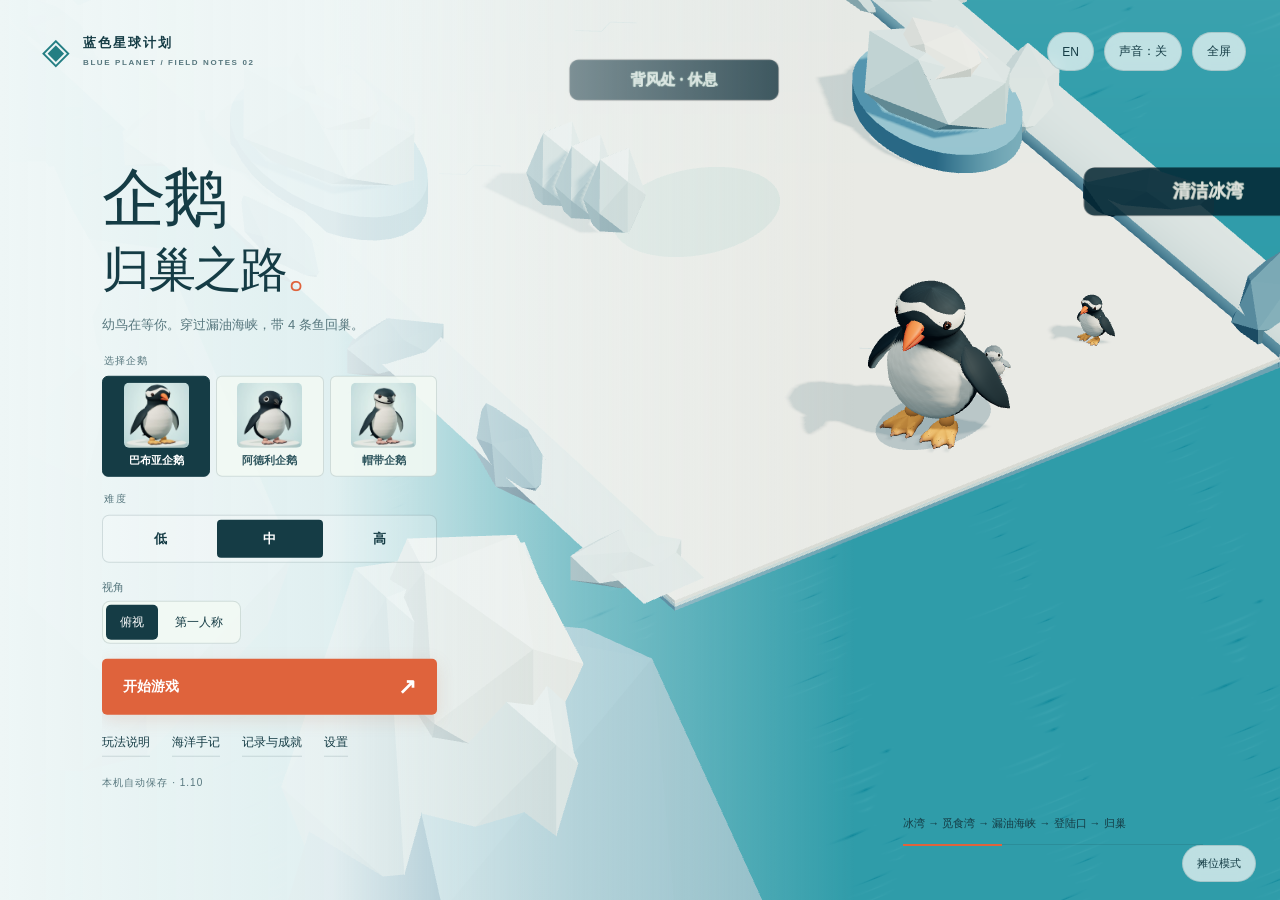
==== index.html @ 6b616261 "Publish Penguin: Homebound 1.10" ====
<!doctype html>
<html lang="zh-Hans">
<head><meta charset="UTF-8"><meta name="viewport" content="width=device-width,initial-scale=1,viewport-fit=cover"><meta name="theme-color" content="#e7f2f3"><meta name="description" content="在石油泄漏后的南极海岸，带食物回家。五段旅程、三档难度、本机续玩。"><title>企鹅：归巢之路 · Homebound</title><link rel="icon" href="data:image/svg+xml,%3Csvg xmlns='http://www.w3.org/2000/svg' viewBox='0 0 64 64'%3E%3Ctext y='.9em' font-size='54'%3E🐧%3C/text%3E%3C/svg%3E"><link rel="stylesheet" href="./style.css"></head>
<body>
<canvas id="world" aria-label="企鹅归巢之路三维游戏场景"></canvas><div class="vignette"></div>
<header class="brand"><span class="brand-mark">◈</span><span>蓝色星球计划<small>BLUE PLANET / FIELD NOTES 02</small></span></header>
<div class="top-actions"><button id="booth-mode" class="icon-button">摊位模式</button><button id="language" class="icon-button" aria-label="切换语言">EN</button><button id="sound" class="icon-button" aria-pressed="false">声音：关</button><button id="fullscreen" class="icon-button">全屏</button><button id="pause" class="icon-button hidden">暂停 <kbd>P</kbd></button></div>
<main id="intro" class="intro">
 <p id="booth-banner" class="booth-only booth-banner">摊位体验 · 每局约两分钟</p>
 <h1>企鹅<span>归巢之路<span class="orange-dot">。</span></span></h1>
 <p class="intro-copy">幼鸟在等你。穿过漏油海峡，带 4 条鱼回巢。</p>
 <fieldset id="species-select" class="species-select">
  <legend>你的旅伴</legend>
  <div>
   <button type="button" data-species="gentoo" aria-pressed="true" class="selected">巴布亚企鹅</button>
   <button type="button" data-species="adelie" aria-pressed="false">阿德利企鹅</button>
   <button type="button" data-species="chinstrap" aria-pressed="false">帽带企鹅</button>
  </div>
 </fieldset>
 <fieldset class="difficulty">
  <legend>旅程难度</legend>
  <div class="difficulty-options">
   <button type="button" data-difficulty="easy" aria-pressed="false">低</button>
   <button type="button" data-difficulty="normal" class="selected" aria-pressed="true">中</button>
   <button type="button" data-difficulty="hard" aria-pressed="false">高</button>
  </div>
 </fieldset>
 <fieldset id="view-select" class="view-select">
  <legend>视角</legend>
  <div class="view-options"><button type="button" data-view="overhead" aria-pressed="true">俯视</button><button type="button" data-view="first" aria-pressed="false">第一人称</button></div>
 </fieldset>
 <button id="continue" class="primary continue hidden">继续上次旅程 <span>↗</span></button><button id="start" class="primary">开启归巢之旅 <span>↗</span></button>
 <div class="intro-links"><button id="show-help">出发指南</button><button id="show-journal">海洋手记</button><button id="show-board">旅程记录</button><button id="show-settings">设置</button></div>
 <button id="booth-staff" class="booth-only booth-staff-link">工作人员</button>
 <p id="save-note" class="prototype">本机自动保存 · 1.10</p>
</main>
<div id="scene-caption" class="scene-caption"><p>冰湾 → 觅食湾 → 漏油海峡 → 登陆口 → 归巢</p><div class="caption-line"></div></div>
<section id="hud" class="hud hidden" aria-label="游戏状态">
 <div id="booth-hud" class="booth-only booth-hud" aria-label="摊位挑战状态"><div><span>剩余时间</span><b id="booth-countdown">01:45</b></div><div><span>给幼鸟留的鱼</span><b id="booth-food">0 / 4</b></div><div class="booth-player"><span>本次玩家</span><b id="booth-number">0001</b></div></div>
 <div class="chapter"><span id="chapter-index">01 / THE FIRST STEP</span><h2 id="chapter-name">冰湾出发</h2><p id="chapter-description"></p><div class="environment-card"><div class="environment-title"><span id="environment-label"></span><b id="environment-value"></b></div><p id="environment-detail"></p><div class="environment-strip"><i id="environment-progress"></i></div><div class="current-note" id="current-note"></div></div><div class="mission-checklist"><span id="mission-food">○ 为幼鸟留下 4 条鱼</span><span id="mission-signal">○ 为受困企鹅呼叫救援（可选）</span></div></div>
 <div class="status-card"><div class="stat" id="temperature-stat"><span><span id="temperature-label">体温</span><small id="temperature-state" aria-live="polite"></small><b id="temperature-text">100</b></span><meter id="temperature" aria-labelledby="temperature-label" min="0" max="100" value="100"></meter></div><div class="stat"><span>体力 <b id="energy-text">100</b></span><meter id="energy" min="0" max="100" value="100"></meter></div><div class="stat oil-stat"><span>羽毛沾油 <b id="oil-text">0%</b></span><meter id="oil" min="0" max="100" value="0"></meter></div><div class="insulation-note"><span>羽毛保温能力</span><b id="insulation">100%</b></div><div class="food-stat"><span>携带的鱼 <b><span id="food">0</span><small> / <span id="capacity">10</span></b></span><small>至少留 <span id="required-food">4</span> 条给幼鸟</small></div></div>
 <div class="route-card"><div><span id="terrain">冰面 · 行走</span><span id="time">00:00</span></div><canvas id="route-map" width="190" height="130" aria-label="前方海图：白色冰面，紫黑色油污，灰色岩石，金色鱼，橙色救援，绿色同伴"></canvas><div class="map-legend"><span>● 自己</span><span>● 鱼</span><span>＋ 救援</span></div><div class="route-track"><i id="route-progress"></i><span></span><span></span></div><div class="route-labels"><span>出发</span><span id="distance">距巢穴</span><span>归巢 ⚑</span></div></div>
 <div id="context-panel" class="context-hint"><span id="context-hint" role="status"></span><progress id="context-progress" class="hidden" max="1" value="0" aria-label="脱网进度"></progress></div><div id="toast" class="toast" role="status"></div>
 <div id="tutorial" class="tutorial hidden"><span>第一次出发 · 随时可在暂停中查看指南</span><p id="tutorial-copy"></p><button id="dismiss-tutorial">明白了 ×</button><div class="booth-only booth-practice"><progress id="booth-practice-progress" max="10" value="0" aria-label="练习进度"></progress><p id="booth-practice-hint">先试试移动，游近金色小鱼即可捕鱼。</p><button id="booth-practice-skip" class="primary" disabled>开始挑战 ↗</button></div></div>
 <div id="treatment" class="treatment hidden" role="status"><h3 id="treatment-stage">清理羽毛</h3><progress id="treatment-progress" max="1" value="0" aria-label="照护进度"></progress></div>
 <div class="controls-dock"><span><kbd>W A S D</kbd> 移动</span><span id="view-hint"><span class="view-hint-keys">左右方向键转头</span><span class="view-hint-touch">拖动右侧转头</span></span><button id="slide"><kbd>空格</kbd> 滑行</button><button id="eat"><kbd>E</kbd> 吃鱼</button><button id="rescue"><kbd>R</kbd> 清理</button><button id="signal"><kbd>F</kbd> 呼叫救援</button><button id="booth-interact" class="booth-only"><kbd>R</kbd> 互动</button></div>
 <div class="touch-pad" aria-label="触屏方向控制"><button data-move="up" aria-label="向前">↑</button><button data-move="left" aria-label="向左">←</button><button data-move="down" aria-label="向后">↓</button><button data-move="right" aria-label="向右">→</button></div>
 <span id="autosave" class="autosave">本机自动保存</span>
</section>
<p id="home-feeding" class="home-feeding hidden"></p>
<dialog id="help-dialog">
 <button class="close" data-close aria-label="关闭">×</button><h2>玩法说明</h2>
 <ol class="guide coast-guide">
  <li><b>移动</b><p>WASD 或方向键按画面方向移动。冰上按住空格滑行。触屏用下方方向键。</p><p>第一人称用 WASD 移动，按 ← 或 → 转头。触屏可拖动画面右侧转头。</p></li>
  <li><b>捕鱼</b><p>靠近金色小鱼就能捕鱼。按 E 或点吃鱼补充体力，给幼鸟留 4 条。</p></li>
  <li><b>塑料与渔网</b><p>塑料漂近时，跟着鱼群移动。看到浮标就留意网边。缠住了，按住提示的方向退出来。</p></li>
  <li><b>登陆与救援</b><p>等向导让行再上岸。靠近橙色营地或受困企鹅，用互动按钮求助。</p></li>
  <li><b>风雪</b><p>沾油会更容易失温。进雪地前检查体温，起风时可到岩石后休息。</p></li>
 </ol><button class="primary" data-close>准备好了 ↗</button>
</dialog>
<dialog id="journal-dialog">
 <button class="close" data-close aria-label="关闭">×</button><h2>海洋手记</h2>
 <div class="journal-cards">
  <article><h3>油污</h3><p>羽毛沾上油，防水和保温能力会下降。</p></article>
  <article><h3>漂浮塑料</h3><p>风和洋流会把塑料带到偏远的海岸。</p></article>
  <article><h3>废弃渔网</h3><p>遗落海中的渔具会缠住海鸟和其他动物。</p></article>
  <article><h3>游客登陆</h3><p>企鹅每天往返海边和巢区。游客应留出通道。</p></article>
 </div>
 <p class="source-links"><a href="https://www.antarctica.gov.au/about-antarctica/environment/pollution-and-waste/pollution/" target="_blank" rel="noopener noreferrer">南大洋污染 ↗</a> · <a href="https://www.ats.aq/devAS/e/Ats/Guideline/b509e543-a156-4ac7-a824-c2503b2a3d85" target="_blank" rel="noopener noreferrer">南极访客指南 ↗</a></p>
</dialog>
<dialog id="board-dialog"><button class="close" data-close aria-label="关闭">×</button><h2>本机排行榜</h2><p id="profile-summary" class="board-note"></p><div id="board-tabs" class="board-tabs"><button data-board="easy">低难度</button><button data-board="normal">中难度</button><button data-board="hard">高难度</button></div><div id="board-content"></div><button id="board-version" class="secondary hidden">查看旧版成绩</button><h3 class="small-heading">旅途勋章</h3><div id="achievements" class="achievements"></div></dialog>
<dialog id="settings-dialog"><button class="close" data-close aria-label="关闭">×</button><div class="eyebrow">MAKE YOURSELF AT HOME</div><h2>按你的节奏出发。</h2><label class="setting-row">语言<select id="setting-language"><option value="zh">中文</option><option value="en">English</option></select></label><label class="setting-row">环境音与音乐<input id="setting-sound" type="checkbox"></label><label class="setting-row">音量<input id="setting-volume" type="range" min="0" max="100" value="45"></label><label class="setting-row">画面质量<select id="setting-quality"><option value="high">精细 · 更清晰的阴影</option><option value="medium">均衡 · 推荐</option><option value="low">流畅 · 适合较慢设备</option></select></label><label class="setting-row">减少动态效果<input id="setting-motion" type="checkbox"></label><p class="science-note">设置与旅程记录保存在本机。若浏览器禁止储存，游戏仍可继续，但关闭页面后无法续玩。想了解玩法，可从首页或暂停菜单打开出发指南。</p><button class="primary" data-close>保存并返回 ↗</button></dialog>
<dialog id="pause-dialog"><div class="eyebrow">TAKE A BREATH</div><h2>在这里歇一会儿。</h2><p id="pause-copy">旅程已暂停，体温和体力不会流失。</p><button id="resume" class="primary">继续归途 ↗</button><div class="pause-links"><button id="pause-help">出发指南</button><button id="pause-settings">设置</button><button id="pause-view" class="normal-only" type="button">第一人称</button></div><button id="quit" class="secondary">保存旅程，返回首页</button></dialog>
<dialog id="replace-dialog"><div class="eyebrow">A NEW JOURNEY</div><h2>重新出发？</h2><p>已有一段尚未完成的旅程。开启新旅程会替换本机续玩记录，已经完成的成绩与勋章会保留。</p><button id="confirm-start" class="primary">开启新旅程 ↗</button><button class="secondary" data-close>保留原旅程</button></dialog>
<dialog id="result-dialog"><div class="eyebrow" id="result-eyebrow"></div><h2 id="result-title"></h2><p id="result-copy"></p><div class="result-stats"><div><b id="result-food">0</b><span id="result-food-label">带回的鱼</span></div><div><b id="result-time">0:00</b><span>旅途用时</span></div><div><b id="result-oil">0%</b><span>最高沾油</span></div></div><div class="journey-impact"><p id="impact-copy"></p><div><span id="impact-energy"></span><span id="impact-fish"></span></div></div><div id="earned" class="earned"></div><p id="save-status" class="board-note"></p><section id="booth-result" class="booth-only booth-result"><div class="booth-result-meta"><span id="booth-result-number"></span><b id="booth-result-rank"></b></div><p id="booth-return-countdown" class="booth-return-countdown" role="status"></p><div class="booth-result-actions"><button id="booth-next" class="primary">下一位开始 ↗</button><button id="booth-more-time" class="secondary">再看一会</button></div></section><button id="again" class="primary">再走一程 ↗</button><button id="home" class="secondary">返回首页</button></dialog>

<dialog id="booth-idle-dialog" class="booth-dialog"><div class="eyebrow">PAUSED / 暂停</div><h2>要继续玩吗？</h2><p>暂时没有操作，游戏已暂停。继续玩就点下方按钮。</p><p id="booth-idle-countdown" class="booth-idle-countdown" role="status"></p><button id="booth-idle-continue" class="primary">继续玩 ↗</button><button id="booth-idle-home" class="secondary">留给下一位</button></dialog>
<dialog id="booth-staff-dialog" class="booth-staff-dialog"><button class="close" data-close aria-label="关闭">×</button><div class="eyebrow">BOOTH / 工作人员</div><h2>摊位设置</h2><p class="board-note">调整后从下一局开始生效。记录只保存在当前浏览器。</p><div class="booth-staff-grid"><section><label class="setting-row">挑战难度<select id="booth-difficulty"><option value="easy">低</option><option value="normal" selected>中</option><option value="hard">高</option></select></label><label class="setting-row">每局时间<select id="booth-duration"><option value="90">90 秒</option><option value="105" selected>105 秒</option><option value="120">120 秒</option></select></label><label class="setting-row">画面质量<select id="booth-quality"><option value="high">精细 · 更清晰的阴影</option><option value="medium" selected>均衡 · 推荐</option><option value="low">流畅 · 适合较慢设备</option></select></label><p class="science-note">每局重新练习，不接续上一位的进度。同难度、同时间的成绩放在一起比较。</p><button id="booth-reset-run" class="secondary booth-tool">结束当前游戏，回到首页</button><button id="booth-exit-normal" class="secondary booth-tool">切回普通模式</button></section><section><h3 class="small-heading">今天的记录</h3><p id="booth-today-summary" class="booth-today-summary"></p><div id="booth-today-board" class="booth-today-board"></div><div class="booth-staff-actions"><button id="booth-export" class="secondary booth-tool">导出今日记录</button><button id="booth-clear-request" class="secondary booth-tool">清空今日统计和排行</button></div><div id="booth-clear-confirm" class="booth-clear-confirm hidden"><p>清空今天的统计和排行？设置和玩家编号会保留。</p><button id="booth-clear-yes" class="booth-danger">确认清空</button><button id="booth-clear-no" class="booth-cancel">取消</button></div></section></div><button class="primary" data-close>完成 ↗</button></dialog>
<div id="error" class="error hidden" role="alert"><h2>画面暂时无法启动</h2><p>请使用支持 WebGL 的新版 Edge 或 Chrome，开启硬件加速后重试。</p><button onclick="location.reload()">重新加载</button></div>
<script type="module" src="./game.js"></script>
</body></html>
---- style.css ----
@font-face{font-family:FieldSerif;src:url('./assets/field-serif.woff') format('woff');font-display:swap}
:root{color-scheme:light;--ink:#153c45;--muted:#57777e;--paper:#f0f7f6;--orange:#df633c;--line:#153c4526;--teal:#237e83}*{box-sizing:border-box}body{margin:0;overflow:hidden;background:#c9e6e9;color:var(--ink);font-family:'Segoe UI','Microsoft YaHei',sans-serif}button{font:inherit;cursor:pointer;color:inherit;border:0}button:focus-visible{outline:3px solid #db5d34;outline-offset:4px}button:disabled{cursor:default;opacity:.45}button:hover{filter:brightness(.96)}.hidden{display:none!important}#world{display:block;width:100vw;height:100dvh;touch-action:none}.vignette{position:fixed;inset:0;pointer-events:none;background:linear-gradient(90deg,#eef6f6 0%,#eef6f6ed 26%,#eef6f66b 45%,transparent 67%)}body.playing .vignette{background:linear-gradient(180deg,#eaf5f44d,transparent 30%)}.brand{position:fixed;top:30px;left:42px;display:flex;align-items:center;gap:11px;font-size:13px;letter-spacing:2px;font-weight:600}.brand small{display:block;font-size:8px;letter-spacing:1.6px;margin-top:5px;color:var(--muted)}.brand-mark{font-size:36px;font-weight:400}.top-actions{position:fixed;top:32px;right:34px;display:flex;gap:10px;z-index:3}.icon-button{padding:10px 14px;border:1px solid var(--line);background:#f5faf9b8;border-radius:30px;font-size:12px;backdrop-filter:blur(8px)}.intro{position:absolute;top:50%;left:8%;transform:translateY(-44%);width:400px;max-height:calc(100dvh - 110px);overflow:auto;padding:5px 8px 12px 0}.eyebrow{font-size:10px;letter-spacing:2.5px;font-weight:600;color:var(--teal);display:flex;align-items:center;gap:8px}.eyebrow>span{width:6px;height:6px;border-radius:50%;background:var(--orange)}h1{font-family:FieldSerif,'Songti SC','SimSun',serif;font-size:72px;letter-spacing:-3px;line-height:1.12;font-weight:500;margin:25px 0}h1>span{display:block;font-size:54px;letter-spacing:-2px;margin-top:8px}.orange-dot{color:var(--orange)}.lead{font-size:21px;font-weight:500;line-height:1.65;margin:0 0 12px}.intro-copy{font-size:13px;line-height:1.8;color:var(--muted);margin:0 0 25px}.difficulty{padding:0;margin:0 0 17px;border:0}.difficulty legend{font-size:10px;letter-spacing:2px;color:var(--muted);margin-bottom:9px}.difficulty-options{display:flex;border:1px solid var(--line);border-radius:7px;padding:4px;width:335px;gap:3px;background:#ffffff3b}.difficulty-options button{flex:1;padding:10px 3px;border-radius:4px;background:none;font-weight:600;font-size:13px}.difficulty-options small{display:block;font-size:10px;margin-top:5px;font-weight:400;opacity:.7}.difficulty-options .selected,.board-tabs .selected{background:var(--ink);color:white}.primary{background:var(--orange);color:white;border-radius:5px;padding:17px 21px;font-size:14px;font-weight:600;display:flex;justify-content:space-between;align-items:center;width:100%;max-width:335px}.primary span{font-size:22px;line-height:1}.intro-links{display:flex;gap:28px;margin-top:19px}.intro-links button{padding:0;background:none;font-size:12px;border-bottom:1px solid var(--line);padding-bottom:5px}.prototype{font-size:10px;color:var(--muted);margin-top:24px;letter-spacing:1px}.scene-caption{position:fixed;right:6%;bottom:55px;width:260px}.scene-caption>span{font-size:10px;letter-spacing:3px;font-weight:600}.scene-caption p{font-size:13px;margin:13px 0}.caption-line{width:100%;height:1px;background:var(--line);position:relative}.caption-line:before{content:'';display:block;width:33%;height:2px;background:var(--orange)}.hud{position:fixed;inset:0;pointer-events:none}.hud button{pointer-events:auto}.chapter{position:absolute;top:115px;left:42px;max-width:310px;text-shadow:0 1px 12px #fff}.chapter>span{font-size:10px;letter-spacing:2px;color:var(--teal);font-weight:600}.chapter h2{font-family:'Songti SC','SimSun',serif;font-size:30px;font-weight:500;margin:9px 0}.chapter p{font-size:12px;line-height:1.8;margin:0;color:#335b64}.status-card{position:absolute;right:32px;top:96px;width:205px;padding:20px;background:#f5faf5de;border:1px solid #ffffff9c;border-radius:10px;backdrop-filter:blur(15px)}.stat{margin-bottom:14px}.stat>span{font-size:11px;display:flex;justify-content:space-between;margin-bottom:7px}.stat b{font-variant-numeric:tabular-nums;font-size:11px}meter{display:block;width:100%;height:5px;border:0;background:#c4d9d9;border-radius:5px}meter::-webkit-meter-bar{height:5px;border:0;background:#c4d9d9;border-radius:5px}meter::-webkit-meter-optimum-value{background:var(--teal);border-radius:5px}meter::-moz-meter-bar{background:var(--teal)}.oil-stat meter::-webkit-meter-optimum-value{background:#574b67}.food-stat{border-top:1px solid var(--line);padding-top:12px}.food-stat>span{display:flex;align-items:center;justify-content:space-between;font-size:12px}.food-stat b{font-size:27px;font-weight:500}.food-stat b small{font-size:12px;opacity:.5}.food-stat>small{display:block;color:var(--muted);font-size:10px;margin-top:5px}.route-card{position:absolute;bottom:96px;right:32px;width:210px;background:#f5faf5ca;border:1px solid #ffffff9c;border-radius:7px;padding:15px}.route-card>div:first-child{display:flex;justify-content:space-between;font-size:10px;letter-spacing:.5px}.route-track{height:4px;background:#b6cfd1;margin:13px 0 9px;position:relative}.route-track i{display:block;height:100%;background:var(--orange);width:0;max-width:100%}.route-track>span{position:absolute;left:32%;top:-2px;height:8px;border-left:1px solid #426570}.route-track>span+span{left:66%}.route-labels{display:flex;justify-content:space-between;font-size:9px;color:var(--muted)}.controls-dock{position:absolute;bottom:25px;left:50%;transform:translateX(-50%);background:#f5faf5ed;border:1px solid #fff9;padding:8px 16px;border-radius:9px;display:flex;align-items:center;gap:14px;white-space:nowrap;box-shadow:0 6px 20px #123c4612;backdrop-filter:blur(10px)}.controls-dock>span,.controls-dock button{font-size:11px}.controls-dock button{background:none;padding:8px 0}.controls-dock button:active{color:var(--orange)}kbd{font:inherit;font-size:10px;background:#e3ece9;border:1px solid #adc3be75;border-bottom-width:2px;padding:3px 5px;border-radius:4px;margin-right:4px}.toast{position:absolute;top:32px;left:50%;transform:translateX(-50%);background:#153c45ed;color:#fff;padding:12px 20px;border-radius:7px;font-size:12px;max-width:450px;text-align:center;transition:opacity .2s;opacity:0}.toast.visible{opacity:1}.touch-pad{display:none;pointer-events:auto;position:absolute;left:20px;bottom:95px;grid-template-columns:repeat(3,45px);grid-template-rows:repeat(2,45px);gap:4px}.touch-pad button{background:#eff7f3df;border:1px solid #fff;border-radius:9px;touch-action:none;font-size:22px;user-select:none}.touch-pad button:first-child{grid-column:2}.touch-pad button:nth-child(2){grid-column:1;grid-row:2}.touch-pad button:nth-child(3){grid-column:2;grid-row:2}.touch-pad button:nth-child(4){grid-column:3;grid-row:2}dialog{background:#f1f7f3;color:var(--ink);border:1px solid #ffffffad;border-radius:14px;padding:36px;width:min(520px,calc(100% - 30px));max-height:90dvh;box-shadow:0 24px 90px #0b323c44}dialog::backdrop{background:#153c4566;backdrop-filter:blur(8px)}dialog h2{font-family:'Songti SC','SimSun',serif;font-size:34px;line-height:1.35;font-weight:500;margin:21px 0}dialog>p{font-size:13px;line-height:1.8;color:var(--muted)}dialog .primary{max-width:none;margin-top:20px}.close{position:absolute;right:20px;top:16px;font-size:26px;background:none}.guide{padding-left:24px;font-size:13px}.guide li{padding-left:8px;margin-bottom:18px}.guide li::marker{color:var(--orange)}.guide p{font-size:12px;line-height:1.8;margin:5px 0;color:var(--muted)}.science-note{font-size:11px!important;line-height:1.8;color:var(--muted);background:#dfeae5;padding:13px 15px;border-radius:5px}.secondary{display:block;background:none;width:100%;padding:16px;font-size:12px}.result-stats{display:flex;gap:10px;margin:25px 0}.result-stats>div{flex:1;border-top:1px solid var(--line);padding-top:15px}.result-stats b{display:block;font-size:30px;font-weight:400}.result-stats span{font-size:11px;display:block;margin-top:8px;color:var(--muted)}.board-tabs{display:flex;gap:5px}.board-tabs button{flex:1;border-radius:5px;background:#dfeae5;padding:10px;font-size:12px}.board-note{font-size:11px;color:var(--muted);line-height:1.7}.board-empty{padding:26px 15px;text-align:center;border:1px dashed var(--line);font-size:13px;line-height:1.9;color:var(--muted)}table{border-collapse:collapse;width:100%;font-size:12px;margin-top:20px}td,th{text-align:left;border-bottom:1px solid var(--line);padding:12px 4px}th{font-size:10px;font-weight:400;color:var(--muted)}.error{position:fixed;inset:0;background:#e7f2f3;z-index:20;padding:20%;font-size:16px;line-height:2}.error button{display:block;margin-top:20px;padding:15px}.low{color:#bf4f2c}#slide{touch-action:none}body.playing .brand{opacity:.7}@media(hover:none),(pointer:coarse){.touch-pad{display:grid}.controls-dock>span{display:none}}@media(max-width:800px){.brand{top:20px;left:22px}.top-actions{top:24px;right:18px}.intro{left:6%;width:340px}h1{font-size:59px}h1>span{font-size:44px}.scene-caption{right:4%;width:190px;bottom:35px}.chapter{left:22px;top:100px;max-width:220px}.chapter h2{font-size:25px}.status-card{right:18px;top:90px;width:166px;padding:16px}.route-card{right:18px;bottom:92px;width:175px}.controls-dock{gap:10px;padding:8px 12px}.controls-dock>span{font-size:9px}}@media(max-width:560px){.brand{top:15px;left:18px;font-size:10px}.brand small{font-size:6px}.brand-mark{font-size:27px}.top-actions{top:16px;right:12px}.icon-button{font-size:10px;padding:8px 10px}.intro{top:auto;bottom:18px;transform:none;left:7%;width:86%;max-height:calc(100dvh - 70px);overflow:auto}.eyebrow{font-size:9px}h1{font-size:48px;margin:16px 0}h1>span{font-size:37px;margin-top:4px}.lead{font-size:16px}.intro-copy{font-size:12px;margin-bottom:17px}.difficulty-options,.primary{width:100%;max-width:none}.prototype{margin-top:15px;font-size:9px}.intro-links{margin-top:15px}.vignette{background:linear-gradient(0deg,#eef6f6 0%,#eef6f6ed 50%,#eef6f622 100%)}.scene-caption{display:none}.chapter{top:77px;left:18px;max-width:180px}.chapter h2{font-size:22px}.chapter p{font-size:10px}.chapter>span{font-size:8px}.status-card{top:76px;right:12px;width:132px;padding:12px}.stat{margin-bottom:10px}.stat>span{font-size:10px}.food-stat>span{font-size:10px}.food-stat b{font-size:22px}.food-stat>small{font-size:8px}.route-card{bottom:150px;right:12px;width:145px;padding:12px}.route-labels{font-size:8px}.route-card>div:first-child{font-size:8px}.controls-dock{width:calc(100% - 24px);bottom:18px;justify-content:space-around;gap:8px}.controls-dock>span{display:none}.controls-dock button{font-size:10px}kbd{font-size:8px}.touch-pad{display:grid;bottom:90px;left:18px}.toast{top:auto;bottom:78px;max-width:90%;width:max-content;font-size:11px}.touch-pad~.toast{bottom:210px}dialog{padding:28px 23px}dialog h2{font-size:29px}.result-stats b{font-size:25px}}
/* 0.2: clearer environmental story, field instruments and treatment feedback. */
.environment-card{margin-top:22px;padding:14px 16px;border:1px solid #ffffff85;border-radius:9px;background:#eff7f3df;backdrop-filter:blur(12px);max-width:275px;text-shadow:none;box-shadow:0 6px 25px #14323c09}.environment-title{display:flex;justify-content:space-between;gap:10px;font-size:10px;letter-spacing:.5px}.environment-title b{color:var(--teal);font-weight:600}.environment-card p{font-size:11px;line-height:1.65;margin-top:9px;color:#48676f}.environment-strip{background:#b8ced0;height:3px;margin:11px 0}.environment-strip i{display:block;width:0;height:100%;background:var(--orange);transition:width .5s}.current-note{font-size:10px;color:#426970}.insulation-note{font-size:9px;display:flex;justify-content:space-between;gap:6px;margin:-3px 0 16px;color:var(--muted)}.insulation-note b{font-weight:500}.route-card{width:210px}#route-map{width:100%;height:auto;border-radius:5px;margin-top:12px;display:block;background:#c3dfe0}.map-legend{display:flex;justify-content:space-between;font-size:8px;color:var(--muted);margin-top:7px}.map-legend span:nth-child(2){color:#997025}.map-legend span:nth-child(3){color:#bd542d}.route-track{margin-top:9px}.context-hint{position:absolute;bottom:100px;left:50%;transform:translateX(-50%);max-width:380px;padding:10px 18px;border-radius:30px;background:#153c45e8;color:#eef7f6;font-size:11px;text-align:center;opacity:0;transition:opacity .25s}.context-hint.visible{opacity:1}.treatment{position:absolute;left:50%;top:50%;transform:translate(-50%,-50%);width:320px;padding:26px;background:#f1f7f3f2;border:1px solid white;border-radius:12px;text-align:center;box-shadow:0 15px 60px #0c303544}.treatment>span{font-size:10px;letter-spacing:2px;color:var(--teal)}.treatment h3{font-family:'SimSun',serif;font-weight:500;font-size:26px;margin:16px}.treatment>div{height:4px;background:#d1e0dc}.treatment i{height:100%;background:var(--orange);display:block}.treatment p{font-size:11px;margin:16px 0 8px}.treatment small{font-size:9px;color:var(--muted);line-height:1.8;display:block}.journey-impact{border:1px solid #c3d4cc;background:#e7efea;border-radius:7px;padding:16px;margin-bottom:15px}.journey-impact>span{font-size:11px;font-weight:600;letter-spacing:1px}.journey-impact p{font-size:12px;line-height:1.8;color:#42616a;margin:10px 0}.journey-impact>div{display:flex;flex-wrap:wrap;gap:8px 20px;font-size:10px;color:#63766d}body.polluted .status-card{border-color:#bc9d82}body.cold .vignette{box-shadow:inset 0 0 95px #c9f2ffa6}.toast{max-width:500px}.primary{box-shadow:0 5px 18px #b25f3626;transition:transform .15s,filter .15s}.primary:hover{transform:translateY(-2px)}.primary:active{transform:translateY(0)}.status-card,.route-card{box-shadow:0 8px 35px #173c4210}.intro-copy{max-width:340px}.brand-mark{color:var(--teal)}#board-tabs button[aria-pressed=true]{background:var(--ink);color:#fff}@media(max-width:800px){.environment-card{max-width:220px;padding:12px}.route-card{width:175px}}@media(max-width:560px){.environment-card{margin-top:12px;padding:10px;max-width:180px}.environment-title{font-size:8px;gap:5px}.environment-card p{font-size:9px}.environment-strip{margin:8px 0}.current-note{font-size:8px}.chapter{max-width:calc(100% - 165px)}.route-card{width:132px;bottom:92px;padding:10px}#route-map{margin-top:8px}.map-legend{font-size:7px;gap:2px}.insulation-note{font-size:8px;margin-bottom:10px}.context-hint{bottom:280px;max-width:calc(100% - 40px);width:max-content;font-size:10px;padding:8px 14px}.treatment{width:calc(100% - 46px)}.toast{bottom:64px;font-size:10px;max-width:calc(100% - 24px)}.journey-impact{padding:12px}.status-card{background:#f5faf5ed}.scene-caption{display:none}}@media(prefers-reduced-motion:reduce){*{scroll-behavior:auto!important;transition:none!important}.primary:hover{transform:none}}
@media(max-width:560px){.context-hint{left:18px;transform:none;max-width:calc(100% - 175px);width:auto;bottom:280px;border-radius:8px}}
/* Full edition: journey menu, guide, local progress and accessible controls. */
.intro{width:420px;top:50%;transform:translateY(-46%);max-height:calc(100dvh - 105px)}h1{font-size:64px;margin:17px 0}h1>span{font-size:48px}.lead{font-size:19px;margin-bottom:9px}.intro-copy{margin-bottom:17px}.intro-links{gap:22px;flex-wrap:wrap}.prototype{margin-top:17px;line-height:1.7}.species-select{padding:0;margin:0 0 15px;border:0;max-width:335px}.species-select legend{font-size:10px;letter-spacing:1px;color:var(--muted);margin-bottom:8px}.species-select legend small{font-size:9px;letter-spacing:0;margin-left:8px;opacity:.75}.species-select>div{display:flex;gap:5px}.species-select button{flex:1;background:#e2eeea99;border:1px solid var(--line);border-radius:6px;padding:9px 3px;font-size:11px}.species-select button span{display:block;font-size:9px;opacity:.65;margin-top:4px}.species-select button.selected{background:#fff9e9;border-color:#b78151;color:#70451f}.continue{background:var(--teal);margin-bottom:9px}.continue:not(.hidden)+#start{padding:11px;background:transparent;color:var(--ink);border:1px solid var(--line);box-shadow:none;font-size:12px}.mission-checklist{display:flex;flex-direction:column;gap:7px;font-size:10px;line-height:1.6;margin-top:16px;color:#214b53;text-shadow:0 1px 4px #fff;background:#eef6f2ba;padding:11px 13px;border-radius:6px;max-width:275px}.mission-checklist .done{color:#247a64}.autosave{position:absolute;left:32px;bottom:28px;font-size:9px;color:#426970;background:#edf5efa8;padding:6px 8px;border-radius:4px}.tutorial{position:absolute;bottom:105px;left:50%;transform:translateX(-50%);width:340px;background:#fff9e8f5;border:1px solid #edd4a2;border-radius:8px;padding:14px 18px;pointer-events:auto}.tutorial>span{font-size:9px;letter-spacing:.5px;color:#8d6438}.tutorial p{font-size:12px;line-height:1.7;margin:8px 0 10px}.tutorial button{background:none;color:#8d6438;font-size:10px;padding:0}.tutorial:not(.hidden)~.context-hint{display:none}.pause-links{display:flex;gap:10px;margin:13px 0}.pause-links button{flex:1;background:#dde9e3;padding:11px;border-radius:5px;font-size:12px}.setting-row{display:flex;justify-content:space-between;align-items:center;gap:12px;border-bottom:1px solid var(--line);padding:18px 0;font-size:13px}.setting-row input[type=checkbox]{width:20px;height:20px;accent-color:var(--teal)}.setting-row input[type=range]{width:145px;accent-color:var(--teal)}.setting-row select{border:1px solid #b0c6bf;padding:10px 5px;background:#e6efea;border-radius:5px;font:inherit;max-width:220px;color:var(--ink)}.journal-cards{display:grid;gap:12px}.journal-cards article{padding:17px;border-left:2px solid #62a5a4;background:#e6efea}.journal-cards article>span{font-size:9px;letter-spacing:1px;color:var(--teal)}.journal-cards h3{font-size:15px;font-weight:500;margin:8px 0}.journal-cards p{font-size:12px;line-height:1.8;margin:0;color:var(--muted)}.source-links{font-size:10px}.source-links a{color:var(--teal)}.small-heading{font-size:13px;font-weight:500;margin-top:27px}.achievements{display:grid;grid-template-columns:1fr 1fr;gap:8px}.achievement{padding:12px;background:#e3ece6;border:1px solid #c8d7cf;border-radius:6px;opacity:.6}.achievement.earned{background:#fff2cf;border-color:#d5b978;opacity:1}.achievement b{font-size:12px;font-weight:500;display:block}.achievement p{font-size:10px;line-height:1.6;margin:5px 0 0;color:var(--muted)}#earned{display:flex;flex-wrap:wrap;gap:7px}.earned-badge{background:#f3dfaa;color:#71501e;padding:8px 12px;border-radius:20px;font-size:11px}.controls-dock{gap:17px}.route-card{width:215px}.context-hint{bottom:110px}.error{padding:15% 20%}.error h2{font-family:'SimSun',serif}.error p{font-size:14px}body.reduced-motion *,body.reduced-motion *:before,body.reduced-motion *:after{transition:none!important;animation:none!important}.scene-caption{width:300px}.scene-caption p{font-size:11px}.brand small{line-height:1.5}@media(max-height:800px) and (min-width:561px){.intro{top:90px;transform:none;max-height:calc(100dvh - 100px)}h1{font-size:49px;margin:12px 0}h1>span{font-size:38px}.lead{font-size:16px}.intro-copy{font-size:12px;margin-bottom:12px}.species-select{margin-bottom:10px}.difficulty{margin-bottom:12px}.intro-links{margin-top:13px}.prototype{margin-top:12px}.primary{padding:14px 19px}.scene-caption{bottom:30px}}@media(max-width:800px){.autosave{left:20px;bottom:78px}.controls-dock>span{display:none}.mission-checklist{max-width:220px}.route-card{width:175px}}@media(max-width:560px){.intro{top:auto;bottom:15px;transform:none;width:86%;max-height:calc(100dvh - 80px);padding-right:0}h1{font-size:40px;margin:12px 0}h1>span{font-size:32px}.lead{font-size:15px}.intro-copy{font-size:11px;line-height:1.7;margin-bottom:13px}.species-select{max-width:none;margin-bottom:12px}.species-select button{font-size:10px;padding:8px 3px}.difficulty-options button{padding:8px 3px}.intro-links{gap:15px;margin-top:14px}.intro-links button{font-size:10px}.prototype{margin-top:10px;font-size:8px}.primary{padding:14px 18px}.mission-checklist{font-size:8px;padding:9px;gap:5px;margin-top:9px;max-width:180px}.route-card{width:132px;bottom:92px}.chapter p{line-height:1.6}.environment-card{margin-top:10px}.environment-card p{font-size:9px}.autosave{left:18px;bottom:253px;font-size:8px;max-width:190px}.controls-dock{gap:7px}.controls-dock button{font-size:10px}kbd{display:none}.touch-pad{bottom:95px}.tutorial{bottom:290px;width:calc(100% - 35px);padding:12px}.tutorial>span{font-size:8px}.tutorial p{font-size:11px}.context-hint{bottom:293px;left:18px;max-width:calc(100% - 175px)}.setting-row{font-size:12px}.setting-row select{max-width:180px;font-size:11px}.error{padding:25% 10%}.top-actions{gap:5px}.icon-button{padding:8px;font-size:9px}#fullscreen{display:none}.toast{bottom:64px}.achievements{grid-template-columns:1fr 1fr}}

/* Booth layout: short instructions, a readable timer and independent players. */
.booth-only{display:none}
#booth-mode{position:fixed;right:24px;bottom:18px;font-size:11px;z-index:4}
body.playing #booth-mode,body.booth #booth-mode{display:none}
body.booth .booth-only{display:block}
body.booth .intro{width:470px;max-height:calc(100dvh - 130px);transform:translateY(-43%)}
body.booth #continue,body.booth .intro .intro-copy,body.booth #save-note,body.booth #show-journal,body.booth #show-settings{display:none!important}
.booth-banner{width:max-content;max-width:100%;background:#e3eee8dd;border:1px solid #b9cec6;border-radius:30px;padding:9px 15px;font-size:12px;letter-spacing:1px;color:var(--teal);margin:0 0 19px}
body.booth .intro .primary{max-width:355px;font-size:22px;padding:22px 24px;min-height:72px}
body.booth .intro .intro-links{gap:30px;margin-top:21px}
body.booth .intro .intro-links button{font-size:13px;padding-bottom:6px}
.booth-staff-link{background:none;border-bottom:1px solid var(--line);color:var(--muted);font-size:10px;padding:4px 0;margin-top:22px}
body.booth #booth-hud{display:grid;grid-template-columns:1.05fr 1fr .7fr;gap:1px;position:absolute;top:100px;left:42px;right:42px;max-width:720px;margin:auto;background:#f0f7f1ec;border:1px solid #fff;border-radius:12px;box-shadow:0 10px 35px #173c4215;overflow:hidden;backdrop-filter:blur(14px)}
.booth-hud>div{padding:17px 24px;border-right:1px solid #bdd1cb}
.booth-hud>div:last-child{border:0}
.booth-hud span{font-size:13px;color:var(--muted);display:block;margin-bottom:7px}
.booth-hud b{font-size:43px;line-height:1.1;font-weight:600;font-variant-numeric:tabular-nums;white-space:nowrap}
.booth-hud .booth-player b{font-size:29px;line-height:1.7;color:var(--teal)}
body.booth .chapter{top:246px;max-width:350px}
body.booth .chapter>span{font-size:12px;letter-spacing:1px}
body.booth .chapter h2{font-size:31px;margin:9px 0}
body.booth .chapter>p,body.booth .environment-card,body.booth .mission-checklist{display:none}
body.booth .status-card{top:246px;width:180px;padding:17px 20px}
body.booth .status-card .stat.oil-stat,body.booth .status-card .insulation-note,body.booth .status-card .food-stat{display:none}
body.booth .status-card .stat:first-child{margin:0 0 10px}
body.booth .status-card .stat:nth-child(2){margin:0}
body.booth .status-card .stat>span{font-size:15px;align-items:center}
body.booth .status-card .stat b{font-size:25px}
body.booth .status-card meter,body.booth .status-card meter::-webkit-meter-bar{height:7px}
body.booth #autosave{display:none}
body.booth #rescue,body.booth #signal{display:none}
body.booth .controls-dock{padding:9px 21px;gap:25px}
body.booth .controls-dock>span{font-size:13px}
body.booth .controls-dock button{font-size:17px;padding:12px 0;min-height:46px}
body.booth .controls-dock kbd{font-size:12px}
body.booth .context-hint{bottom:155px;max-width:600px;font-size:18px;line-height:1.65;padding:13px 23px;border-radius:10px}
body.booth .toast{top:auto;bottom:99px;font-size:15px;line-height:1.6;max-width:600px}
body.booth .route-card{bottom:105px}
body.booth .tutorial{bottom:170px;width:390px;padding:22px 25px;background:#fff8e8f5}
body.booth .tutorial>span,body.booth #dismiss-tutorial{display:none}
body.booth .tutorial #tutorial-copy{font-size:16px;line-height:1.65;margin:0 0 15px}
.booth-practice progress{display:block;accent-color:var(--orange);height:8px;width:100%;border:0;border-radius:6px;overflow:hidden;background:#decda7}
.booth-practice progress::-webkit-progress-bar{background:#decda7}
.booth-practice progress::-webkit-progress-value{background:var(--orange)}
.booth-practice p{font-size:13px!important;color:#7b613d;line-height:1.7!important;margin:12px 0!important}
body.booth .tutorial .primary{font-size:16px;color:white;background:var(--orange);padding:13px 17px;min-height:48px;margin:0;max-width:none}
body.booth #result-dialog{width:min(610px,calc(100% - 30px))}
body.booth #again,body.booth #result-tip,body.booth #earned,body.booth #save-status,body.booth #home{display:none}
body.booth #result-dialog h2{margin:16px 0;font-size:36px}
body.booth #result-copy{font-size:15px;line-height:1.7}
body.booth .result-stats{margin:19px 0}
body.booth .result-stats b{font-size:36px}
body.booth .result-stats span{font-size:13px}
body.booth .journey-impact p{font-size:13px}
.booth-result-meta{display:flex;flex-wrap:wrap;align-items:baseline;justify-content:space-between;gap:9px;font-size:14px;margin:18px 0 12px}
.booth-result-meta>b{font-size:20px;color:var(--teal)}
.booth-fact{font-size:15px!important;line-height:1.8!important;background:#fff3d7;border-left:3px solid var(--orange);padding:13px 16px;color:#664f30}
.booth-return-countdown{font-size:12px;color:var(--muted);text-align:center;line-height:1.7}
.booth-result-actions{display:flex;align-items:center;gap:12px}
.booth-result-actions .primary{flex:1;min-height:52px;font-size:17px;margin-top:0}
.booth-result-actions .secondary{width:auto;min-width:110px;min-height:52px;background:#e0ece5;border:1px solid #c4d4cb;border-radius:5px;font-size:13px}
.booth-idle-countdown{font-size:22px!important;line-height:1.5!important;color:var(--orange)!important;font-variant-numeric:tabular-nums}
.booth-staff-dialog{width:min(790px,calc(100% - 30px))}
.booth-staff-dialog>h2{margin-bottom:9px}
.booth-staff-grid{display:grid;grid-template-columns:1fr 1.1fr;gap:28px}
.booth-staff-grid .setting-row{font-size:13px;padding:14px 0}
.booth-staff-grid select{max-width:180px}
.booth-staff-grid .small-heading{margin-top:14px}
.booth-today-summary{font-size:13px;line-height:1.9;background:#e1ece5;border-radius:6px;padding:12px 15px;white-space:pre-line;min-height:65px}
.booth-today-board{max-height:250px;overflow:auto}
.booth-today-board table{font-size:11px;margin-top:8px}
.booth-today-board td,.booth-today-board th{padding:10px 4px}
.booth-tool{font-size:12px;border:1px solid #c0d1c7;background:#e0ebe4;border-radius:5px;padding:12px 10px;margin-top:9px;line-height:1.5}
.booth-staff-actions{display:flex;gap:7px}
.booth-staff-actions .booth-tool{flex:1}
.booth-clear-confirm{background:#fff0df;border:1px solid #dfbea3;padding:13px;border-radius:5px;margin-top:12px}
.booth-clear-confirm p{font-size:12px;line-height:1.8;margin:0 0 11px;color:#795035}
.booth-danger,.booth-cancel{padding:10px 16px;border-radius:4px;font-size:12px}
.booth-danger{background:#ae4e30;color:#fff;margin-right:8px}
.booth-cancel{background:#eadaca}
@media(max-width:800px){
 body.booth #booth-hud{left:22px;right:18px;top:92px}
 body.booth .chapter,body.booth .status-card{top:226px}
 body.booth .chapter{max-width:310px}
 body.booth .intro{width:420px}
 .booth-staff-grid{gap:20px}
}
@media(max-height:760px) and (min-width:561px){
 body.booth .intro{top:95px;transform:none;max-height:calc(100dvh - 110px)}
 body.booth .intro h1{font-size:46px;margin:12px 0}
 body.booth .intro h1>span{font-size:36px}
 body.booth .booth-banner{margin-bottom:12px;font-size:10px}
 body.booth .intro .primary{font-size:19px;min-height:58px;padding:16px 22px}
 body.booth .intro .intro-links{margin-top:16px}
 body.booth .booth-staff-link{margin-top:13px}
 body.booth #booth-hud{top:82px}
 .booth-hud>div{padding:12px 22px}
 .booth-hud b{font-size:36px}
 body.booth .chapter,body.booth .status-card{top:198px}
 body.booth .tutorial{bottom:135px}
}
@media(max-width:560px){
 #booth-mode{right:12px;bottom:6px;font-size:9px;padding:5px 9px}
 body:not(.playing):not(.booth) #booth-mode{bottom:auto;top:57px}
 body.booth .intro{top:auto;bottom:28px;width:86%;max-height:calc(100dvh - 90px);transform:none}
 body.booth .intro h1{font-size:43px}
 body.booth .intro h1>span{font-size:34px}
 body.booth .intro .lead{font-size:17px}
 .booth-banner{font-size:10px;padding:7px 11px;margin-bottom:14px}
 body.booth .intro .primary{font-size:20px;min-height:64px;padding:18px 22px;max-width:none}
 body.booth .intro .intro-links{gap:24px;margin-top:20px}
 body.booth .intro .intro-links button{font-size:11px}
 .booth-staff-link{font-size:10px;margin-top:22px;padding:5px 0}
 body.booth #booth-hud{left:12px;right:12px;top:76px;grid-template-columns:1fr 1.1fr .8fr;border-radius:9px}
 .booth-hud>div{padding:11px 12px}
 .booth-hud span{font-size:9px;line-height:1.5;margin-bottom:5px}
 .booth-hud b{font-size:31px}
 .booth-hud .booth-player b{font-size:23px;line-height:1.5}
 body.booth .chapter{top:183px;left:18px;max-width:230px}
 body.booth .chapter>span{font-size:8px;letter-spacing:1px}
 body.booth .chapter h2{font-size:23px;margin:7px 0}
 body.booth .status-card{top:183px;right:12px;width:108px;padding:10px 12px}
 body.booth .status-card .stat>span{font-size:10px;margin-bottom:5px}
 body.booth .status-card .stat b{font-size:18px}
 body.booth .status-card meter,body.booth .status-card meter::-webkit-meter-bar{height:5px}
 body.booth .controls-dock{gap:10px;padding:7px 12px;bottom:18px}
 body.booth .controls-dock button{font-size:13px;min-height:44px;padding:8px 2px}
 body.booth .touch-pad{bottom:105px}
 body.booth .route-card{bottom:105px;right:12px;width:132px}
 body.booth .context-hint{bottom:270px;left:18px;transform:none;width:auto;max-width:calc(100% - 165px);font-size:12px;line-height:1.6;padding:10px 13px;border-radius:8px}
 body.booth .toast{top:275px;bottom:auto;font-size:12px;max-width:calc(100% - 32px);width:max-content;padding:10px 15px}
 body.booth .tutorial{bottom:285px;width:calc(100% - 36px);padding:17px 18px}
 body.booth .tutorial #tutorial-copy{font-size:13px;margin-bottom:12px}
 .booth-practice p{font-size:11px!important}
 body.booth .tutorial .primary{font-size:14px;min-height:46px;padding:12px 15px}
 .booth-staff-grid{grid-template-columns:1fr;gap:8px}
 .booth-staff-dialog>h2{font-size:27px}
 .booth-staff-grid .setting-row{font-size:12px;padding:12px 0}
 .booth-staff-grid .small-heading{margin-top:20px}
 .booth-today-board{max-height:210px}
 body.booth #result-dialog h2{font-size:30px;margin:14px 0}
 body.booth #result-copy{font-size:13px}
 body.booth .result-stats b{font-size:29px}
 body.booth .result-stats span{font-size:10px}
 body.booth .journey-impact{padding:11px 13px}
 body.booth .journey-impact p{font-size:11px}
 .booth-result-meta{font-size:11px;margin-top:13px}
 .booth-result-meta>b{font-size:15px}
 .booth-fact{font-size:12px!important;padding:11px 13px}
 .booth-return-countdown{font-size:10px}
 .booth-result-actions{gap:8px}
 .booth-result-actions .primary{font-size:14px;padding:13px;min-height:48px}
 .booth-result-actions .secondary{font-size:11px;min-width:88px;padding:12px;min-height:48px}
}
body.booth .intro #start{background:var(--orange);color:#fff;border:0;font-size:22px;padding:22px 24px;box-shadow:0 5px 18px #b25f3626}
@media(max-height:760px) and (min-width:561px){body.booth .intro #start{font-size:19px;padding:16px 22px}}
@media(max-width:560px){body.booth .intro #start{font-size:20px;padding:18px 22px}body.booth .tutorial{top:262px;bottom:auto}}
@media(max-height:500px) and (orientation:landscape){
 body.booth .brand{display:none}
 body.booth .top-actions{top:8px;right:12px}
 body.booth #booth-hud{left:16px;right:auto;top:12px;width:440px;max-width:calc(100% - 230px)}
 .booth-hud>div{padding:8px 13px}.booth-hud span{font-size:9px;margin-bottom:2px}.booth-hud b{font-size:25px}.booth-hud .booth-player b{font-size:20px;line-height:1.35}
 body.booth .chapter{top:91px;left:16px;max-width:260px}body.booth .chapter>span{font-size:8px}body.booth .chapter h2{font-size:20px;margin:6px 0}
 body.booth .status-card{top:75px;right:12px;width:120px;padding:10px 12px}body.booth .status-card .stat>span{font-size:10px}body.booth .status-card .stat b{font-size:18px}
 body.booth .route-card{display:none}body.booth .controls-dock{left:auto;right:12px;bottom:9px;transform:none;width:390px;padding:4px 14px;gap:13px}body.booth .controls-dock>span{display:none}body.booth .controls-dock button{font-size:12px;min-height:38px;padding:5px 0}
 body.booth .touch-pad{bottom:58px;left:16px;grid-template-columns:repeat(3,40px);grid-template-rows:repeat(2,40px)}
 body.booth .tutorial{left:16px;top:148px;bottom:auto;transform:none;width:280px;padding:13px 16px}body.booth .tutorial #tutorial-copy{font-size:12px;margin-bottom:8px}.booth-practice p{font-size:10px!important;margin:8px 0!important}body.booth .tutorial .primary{min-height:38px;font-size:12px;padding:9px 12px}
 body.booth .context-hint{left:auto;right:12px;bottom:68px;transform:none;font-size:12px;max-width:330px;padding:8px 13px}body.booth .toast{left:50%;top:auto;bottom:61px;max-width:340px;font-size:11px;padding:8px 12px}
}
body.booth #board-dialog .small-heading{display:none}
/* Keep the practice card beside the penguin, clear of movement controls. */
body.booth .tutorial{left:42px;top:350px;bottom:auto;transform:none;width:340px}
@media(max-height:760px) and (min-width:561px){body.booth .tutorial{top:300px;width:320px}}
@media(max-width:560px){body.booth .tutorial{left:18px;top:255px;width:190px;padding:13px 14px}body.booth .tutorial #tutorial-copy{font-size:11px;line-height:1.6;margin-bottom:10px}.booth-practice p{font-size:10px!important;line-height:1.5!important;margin:9px 0!important}body.booth .tutorial .primary{font-size:12px;padding:10px;min-height:44px}}
@media(max-height:500px) and (orientation:landscape){body.booth .tutorial{left:16px;top:148px;width:280px;padding:13px 16px}}
body.booth #help-dialog .guide:not(.coast-guide){display:none}
.coast-guide li p{margin-bottom:8px}
.treatment h3{margin:0 0 12px}
#environment-detail:empty,#current-note:empty,#result-copy:empty{display:none}
#board-version{margin:12px 0 0}

.context-hint {
 --cue-color: #a9d4cc;
 width: max-content;
 max-width: min(470px, calc(100% - 32px));
 border: 1px solid #cce4e53b;
 border-inline-start: 3px solid var(--cue-color);
 border-radius: 9px;
 text-align: start;
 font-weight: 600;
 font-size: 13px;
 line-height: 1.5;
 box-shadow: 0 5px 18px #09292c28;
 visibility: hidden;
}
.context-hint.visible { display: block; visibility: visible }
.context-hint[data-kind="snag"], .context-hint[data-kind="danger"] { --cue-color: #ffb18c; background: #502e29f5 }
.context-hint[data-kind="crossing"], .context-hint[data-kind="caution"] { --cue-color: #f6cc89 }
.context-hint[data-kind="clear"] { --cue-color: #a0e3af; background: #214c41f5 }
.context-hint.visible:is([data-kind="snag"],[data-kind="danger"],[data-kind="crossing"]) ~ .toast {
 opacity: 0;
 visibility: hidden;
}
#context-progress, #treatment-progress {
 display: block;
 width: 100%;
 height: 5px;
 margin-top: 8px;
 border: 0;
 border-radius: 5px;
 overflow: hidden;
 appearance: none;
 accent-color: var(--cue-color, var(--orange));
 background: #e1ece756;
}
#treatment-progress { background: #cbded6 }
#context-progress::-webkit-progress-bar, #treatment-progress::-webkit-progress-bar { background: transparent }
#context-progress::-webkit-progress-value, #treatment-progress::-webkit-progress-value { background: var(--cue-color, var(--orange)) }
#context-progress::-moz-progress-bar, #treatment-progress::-moz-progress-bar { background: var(--cue-color, var(--orange)) }
.treatment { top: auto; bottom: 119px; transform: translateX(-50%); padding: 15px 20px; width: min(280px, calc(100% - 32px)) }
.treatment h3 { margin: 0; font-size: 18px }
body.booth.has-oil .status-card .stat.oil-stat { display: block; margin: 10px 0 0 }
#booth-countdown.low { color: #a73824 }
#result-time, #board-content td, .booth-today-board td { font-variant-numeric: tabular-nums }
#board-content th { line-height: 1.35 }
.touch-pad button:active { background: #d2e8de; border-color: #6ca5a0; color: #163f43 }
@media (hover: none), (pointer: coarse) {
 .controls-dock kbd, .controls-dock > span { display: none }
 .controls-dock button { min-height: 44px }
}
@media (max-width: 560px) {
 .context-hint, body.booth .context-hint {
  left: 14px; bottom: 220px; transform: none;
  max-width: min(250px, calc(100% - 155px)); font-size: 12px; padding: 9px 11px;
 }
 .treatment { bottom: 198px }
 #board-content td, #board-content th { padding-inline: 5px }
}
@media (max-height: 500px) and (orientation: landscape) {
 .context-hint.visible, body.booth .context-hint.visible {
  display: block; left: auto; right: 12px; bottom: 76px; transform: none;
  max-width: min(295px, calc(100% - 28px)); font-size: 12px; padding: 8px 11px;
 }
 .treatment { bottom: 65px }
}

body.booth .intro .difficulty{max-width:355px;margin:0 0 16px}
body.booth .difficulty legend{font-size:11px;letter-spacing:1px;margin-bottom:6px}
body.booth .difficulty-options{width:100%;gap:4px;background:#f0f7f1c9}
body.booth .difficulty-options button{min-height:44px;font-size:15px;padding:8px 4px}
@media(max-width:560px){body.booth .intro .difficulty{max-width:none;margin-bottom:13px}body.booth .difficulty-options button{font-size:14px}body.booth .intro h1{font-size:38px;margin:10px 0}body.booth .intro h1>span{font-size:31px}}
@media(max-height:500px) and (orientation:landscape){
 body.booth .intro{top:50px;left:24px;bottom:auto;width:calc(100% - 48px);max-height:calc(100dvh - 60px);transform:none;display:grid;grid-template-columns:1fr 1.15fr;gap:8px 22px;align-content:start;overflow:auto}
 body.booth .intro .booth-banner{grid-column:1;grid-row:1;font-size:9px;padding:6px 10px;margin:0;align-self:start}
 body.booth .intro>.eyebrow,body.booth .intro>.lead{display:none}
 body.booth .intro>h1{grid-column:1;grid-row:2;font-size:30px;line-height:1.05;margin:0}
 body.booth .intro>h1>span{font-size:27px;margin-top:4px}
 body.booth .intro .difficulty{grid-column:2;grid-row:1 / span 2;margin:0;max-width:none;align-self:end}
 body.booth .difficulty legend{font-size:10px;margin-bottom:4px}
 body.booth .difficulty-options button{font-size:13px}
 body.booth .intro #start{grid-column:2;grid-row:4;max-width:none;min-height:48px;padding:12px 17px;font-size:16px}
 body.booth .intro .intro-links{grid-column:1;grid-row:4;gap:15px;margin:0;align-self:center}
 body.booth .intro .intro-links button{font-size:10px}
 body.booth .intro .booth-staff-link{grid-column:1;grid-row:5;justify-self:start;font-size:9px;margin:0;padding:3px 0}
}

body.booth .intro {
 scrollbar-width: thin;
 scrollbar-color: #476b7266 transparent;
}
@media (max-width: 559px) {
 body:not(.playing) .vignette {
  background: linear-gradient(90deg, #eef6f6a8, #eef6f63b 49%, transparent 72%),
              linear-gradient(0deg, #eef6f6, #eef6f6eb 56%, #eef6f620 76%, transparent);
 }
}

.view-select {
 min-inline-size: 0;
 padding: 0;
 margin: 0 0 15px;
 border: 0;
}
.view-select legend {
 padding: 0;
 margin-bottom: 6px;
 color: var(--muted);
 font-size: 11px;
}
.view-options {
 display: inline-flex;
 gap: 3px;
 padding: 3px;
 border: 1px solid var(--line);
 border-radius: 8px;
 background: #f3faf4d9;
}
.view-options button {
 min-height: 35px;
 padding: 5px 14px;
 border-radius: 5px;
 background: transparent;
 font-size: 12px;
}
.view-options button[aria-pressed="true"] {
 background: var(--ink);
 color: white;
}
body.booth #pause-view, #view-hint, .view-hint-touch { display: none }
body.playing.first-person #view-hint {
 display: inline-block;
 color: #315860;
}
body.playing.first-person .chapter > span,
body.playing.first-person .chapter > p,
body.playing.first-person .environment-card,
body.playing.first-person .mission-checklist,
body.playing.first-person:not(.booth) .hud:has(.tutorial:not(.hidden)) #view-hint {
 display: none;
}
@media (hover: hover) and (pointer: fine) {
 body.playing.first-person #world { cursor: grab }
 body.playing.first-person #world:active { cursor: grabbing }
}

@media (max-width: 560px), (hover: none), (pointer: coarse) {
 .view-options button { min-height: 42px }
 body.playing.first-person #view-hint {
  position: absolute;
  right: 0;
  bottom: calc(100% + 6px);
  padding: 5px 8px;
  border: 1px solid #fff9;
  border-radius: 6px;
  background: #f5faf5ed;
  font-size: 11px;
 }
 .view-hint-keys { display: none }
 .view-hint-touch { display: inline }
}

@media (max-height: 500px) and (orientation: landscape) {
 body.booth .intro .view-select { grid-column: 2; grid-row: 3; margin: 0; align-self: center }
 body.playing.first-person .hud:has(.context-hint.visible) #view-hint { display: none }
}

.species-select { min-inline-size: 0 }
.species-select > div { display: grid; grid-template-columns: repeat(3, minmax(0, 1fr)); gap: 6px }
.species-select button {
 min-width: 0;
 padding: 6px 3px 8px;
 color: #315860;
 background: #f3faf4da;
 font-weight: 600;
 line-height: 1.4;
}
.species-select button::before {
 content: "";
 display: block;
 width: min(100%, 65px);
 aspect-ratio: 1;
 margin: 0 auto 5px;
 border-radius: 5px;
 background: #d6e9e7 center / cover no-repeat;
}
.species-select button[data-species="gentoo"]::before { background-image: url("./assets/gentoo.jpg") }
.species-select button[data-species="adelie"]::before { background-image: url("./assets/adelie.jpg") }
.species-select button[data-species="chinstrap"]::before { background-image: url("./assets/chinstrap.jpg") }
.species-select button[aria-pressed="true"] {
 color: #fff;
 background: var(--ink);
 border-color: var(--ink);
}
body.booth .species-select { max-width: 355px }
@media (max-width: 560px) {
 body.booth .species-select { max-width: none }
 .species-select button { padding: 5px 3px 7px }
 .species-select button::before { width: min(100%, 57px) }
}
@media (max-height: 500px) and (orientation: landscape) {
 body.booth .intro .species-select { grid-column: 1; grid-row: 3; margin: 0; max-width: none }
 body.booth .intro .species-select button::before { width: min(100%, 50px) }
}

.home-feeding {
 position: fixed;
 z-index: 4;
 left: 50%;
 bottom: max(24px, env(safe-area-inset-bottom));
 transform: translateX(-50%);
 margin: 0;
 padding: 9px 15px;
 border: 1px solid #fff4;
 border-radius: 24px;
 background: #153c45e8;
 color: #fff;
 font-size: 13px;
 font-weight: 600;
 font-variant-numeric: tabular-nums;
 white-space: nowrap;
 pointer-events: none;
}

#temperature-stat { --temperature-color: var(--teal) }
#temperature-stat[data-level="low"] { --temperature-color: #986016 }
#temperature-stat[data-level="critical"] { --temperature-color: #b0342d }
#temperature-stat > span { align-items: baseline; gap: 4px }
#temperature-text { margin-left: auto }
#temperature-stat[data-level]:not([data-level=""]) #temperature-text,
#temperature-state { color: var(--temperature-color) }
#temperature-state { font-size: 9px; font-weight: 700; white-space: nowrap }
#temperature::-webkit-meter-optimum-value { background: var(--temperature-color) }
#temperature::-moz-meter-bar { background: var(--temperature-color) }
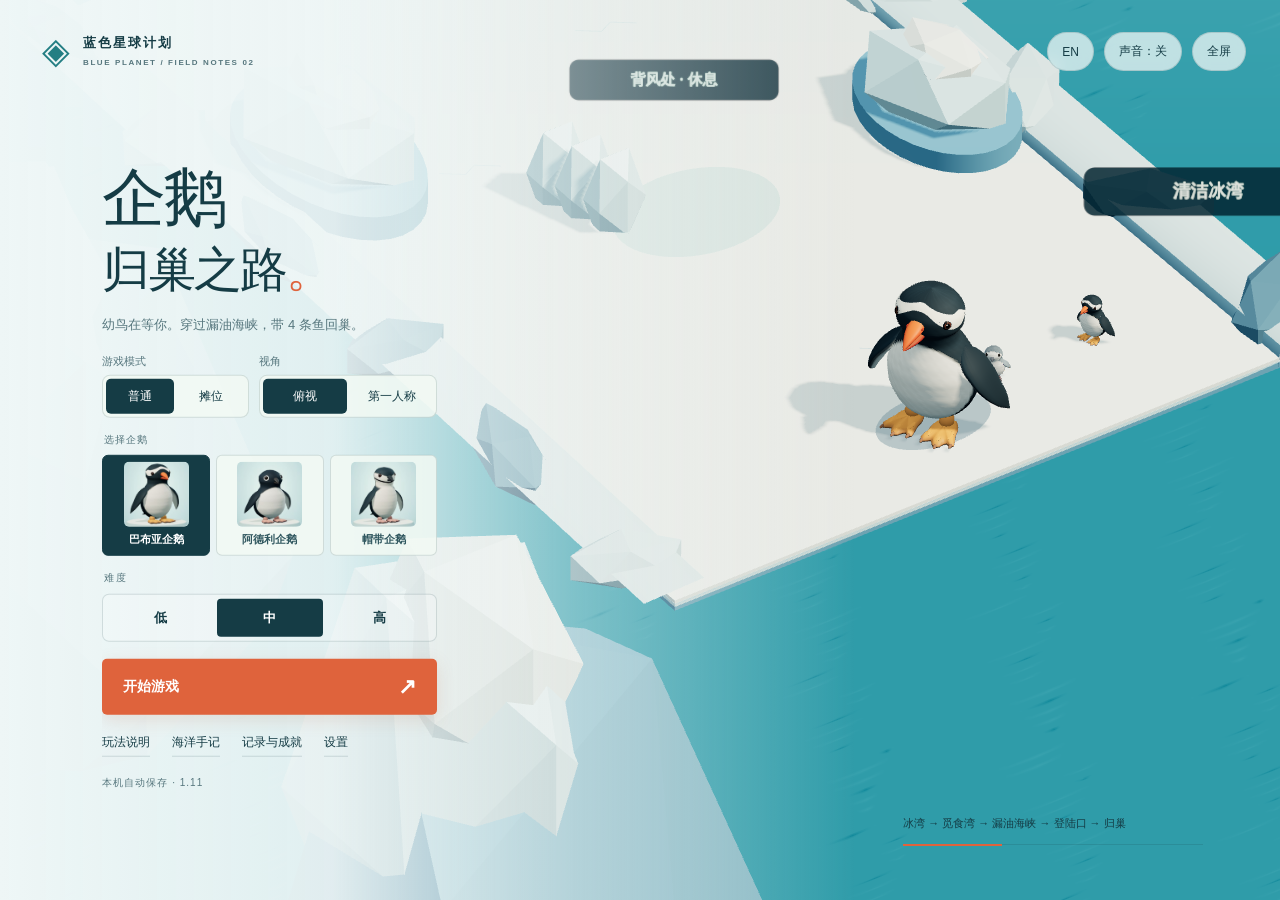
==== commit 2dc7600e: "Unify the Penguin Homebound game on one page" ====
--- a/index.html
+++ b/index.html
@@ -4,11 +4,21 @@
 <body>
 <canvas id="world" aria-label="企鹅归巢之路三维游戏场景"></canvas><div class="vignette"></div>
 <header class="brand"><span class="brand-mark">◈</span><span>蓝色星球计划<small>BLUE PLANET / FIELD NOTES 02</small></span></header>
-<div class="top-actions"><button id="booth-mode" class="icon-button">摊位模式</button><button id="language" class="icon-button" aria-label="切换语言">EN</button><button id="sound" class="icon-button" aria-pressed="false">声音：关</button><button id="fullscreen" class="icon-button">全屏</button><button id="pause" class="icon-button hidden">暂停 <kbd>P</kbd></button></div>
+<div class="top-actions"><button id="language" class="icon-button" aria-label="切换语言">EN</button><button id="sound" class="icon-button" aria-pressed="false">声音：关</button><button id="fullscreen" class="icon-button">全屏</button><button id="pause" class="icon-button hidden">暂停 <kbd>P</kbd></button></div>
 <main id="intro" class="intro">
  <p id="booth-banner" class="booth-only booth-banner">摊位体验 · 每局约两分钟</p>
  <h1>企鹅<span>归巢之路<span class="orange-dot">。</span></span></h1>
  <p class="intro-copy">幼鸟在等你。穿过漏油海峡，带 4 条鱼回巢。</p>
+ <div class="play-options">
+  <fieldset id="mode-select" class="play-choice">
+   <legend>游戏模式</legend>
+   <div><button type="button" data-mode="normal" aria-pressed="true">普通</button><button type="button" data-mode="booth" aria-pressed="false">摊位</button></div>
+  </fieldset>
+  <fieldset id="view-select" class="play-choice">
+   <legend>视角</legend>
+   <div><button type="button" data-view="overhead" aria-pressed="true">俯视</button><button type="button" data-view="first" aria-pressed="false">第一人称</button></div>
+  </fieldset>
+ </div>
  <fieldset id="species-select" class="species-select">
   <legend>你的旅伴</legend>
   <div>
@@ -25,14 +35,10 @@
    <button type="button" data-difficulty="hard" aria-pressed="false">高</button>
   </div>
  </fieldset>
- <fieldset id="view-select" class="view-select">
-  <legend>视角</legend>
-  <div class="view-options"><button type="button" data-view="overhead" aria-pressed="true">俯视</button><button type="button" data-view="first" aria-pressed="false">第一人称</button></div>
- </fieldset>
  <button id="continue" class="primary continue hidden">继续上次旅程 <span>↗</span></button><button id="start" class="primary">开启归巢之旅 <span>↗</span></button>
  <div class="intro-links"><button id="show-help">出发指南</button><button id="show-journal">海洋手记</button><button id="show-board">旅程记录</button><button id="show-settings">设置</button></div>
  <button id="booth-staff" class="booth-only booth-staff-link">工作人员</button>
- <p id="save-note" class="prototype">本机自动保存 · 1.10</p>
+ <p id="save-note" class="prototype">本机自动保存 · 1.11</p>
 </main>
 <div id="scene-caption" class="scene-caption"><p>冰湾 → 觅食湾 → 漏油海峡 → 登陆口 → 归巢</p><div class="caption-line"></div></div>
 <section id="hud" class="hud hidden" aria-label="游戏状态">
--- a/style.css
+++ b/style.css
@@ -8,8 +8,6 @@
 
 /* Booth layout: short instructions, a readable timer and independent players. */
 .booth-only{display:none}
-#booth-mode{position:fixed;right:24px;bottom:18px;font-size:11px;z-index:4}
-body.playing #booth-mode,body.booth #booth-mode{display:none}
 body.booth .booth-only{display:block}
 body.booth .intro{width:470px;max-height:calc(100dvh - 130px);transform:translateY(-43%)}
 body.booth #continue,body.booth .intro .intro-copy,body.booth #save-note,body.booth #show-journal,body.booth #show-settings{display:none!important}
@@ -108,8 +106,6 @@
  body.booth .tutorial{bottom:135px}
 }
 @media(max-width:560px){
- #booth-mode{right:12px;bottom:6px;font-size:9px;padding:5px 9px}
- body:not(.playing):not(.booth) #booth-mode{bottom:auto;top:57px}
  body.booth .intro{top:auto;bottom:28px;width:86%;max-height:calc(100dvh - 90px);transform:none}
  body.booth .intro h1{font-size:43px}
  body.booth .intro h1>span{font-size:34px}
@@ -283,34 +279,44 @@
  }
 }
 
-.view-select {
+.play-options {
+ display: grid;
+ grid-template-columns: minmax(0, 1fr) minmax(0, 1.22fr);
+ gap: 10px;
+ max-width: 335px;
+ margin-bottom: 15px;
+}
+body.booth .play-options { max-width: 355px }
+.play-choice {
  min-inline-size: 0;
  padding: 0;
- margin: 0 0 15px;
+ margin: 0;
  border: 0;
 }
-.view-select legend {
+.play-choice legend {
  padding: 0;
  margin-bottom: 6px;
  color: var(--muted);
  font-size: 11px;
 }
-.view-options {
- display: inline-flex;
+.play-choice > div {
+ display: flex;
  gap: 3px;
  padding: 3px;
  border: 1px solid var(--line);
  border-radius: 8px;
  background: #f3faf4d9;
 }
-.view-options button {
+.play-choice button {
+ flex: 1;
+ min-width: 0;
  min-height: 35px;
- padding: 5px 14px;
+ padding: 5px 4px;
  border-radius: 5px;
  background: transparent;
  font-size: 12px;
 }
-.view-options button[aria-pressed="true"] {
+.play-choice button[aria-pressed="true"] {
  background: var(--ink);
  color: white;
 }
@@ -332,7 +338,7 @@
 }
 
 @media (max-width: 560px), (hover: none), (pointer: coarse) {
- .view-options button { min-height: 42px }
+ .play-choice button { min-height: 42px }
  body.playing.first-person #view-hint {
   position: absolute;
   right: 0;
@@ -348,7 +354,7 @@
 }
 
 @media (max-height: 500px) and (orientation: landscape) {
- body.booth .intro .view-select { grid-column: 2; grid-row: 3; margin: 0; align-self: center }
+ body.booth .intro .play-options { grid-column: 2; grid-row: 3; margin: 0; max-width: none; align-self: center }
  body.playing.first-person .hud:has(.context-hint.visible) #view-hint { display: none }
 }
 
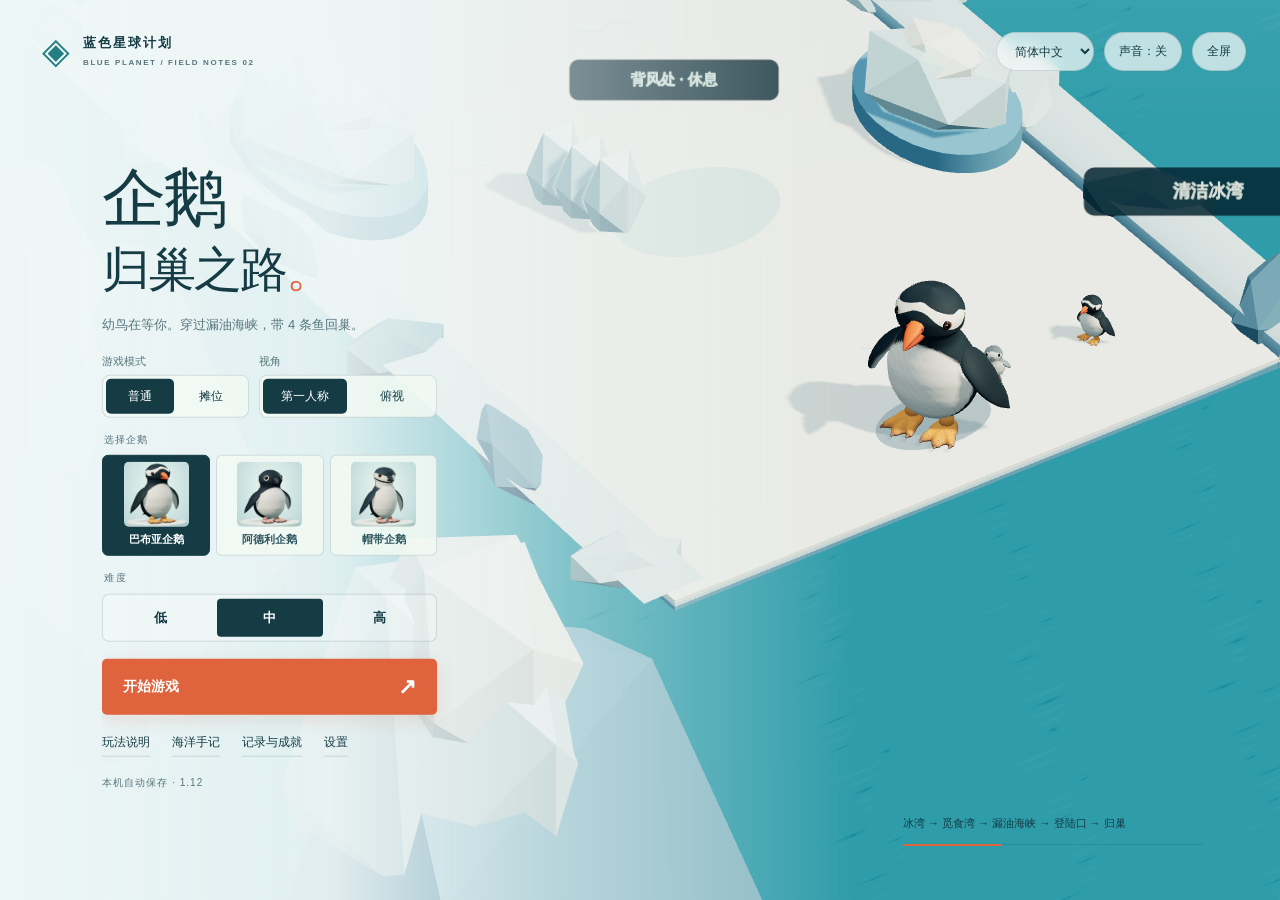
==== commit 5af232ee: "Make first person the default and add Traditional Chinese" ====
--- a/index.html
+++ b/index.html
@@ -1,87 +1,87 @@
-<!doctype html>
-<html lang="zh-Hans">
-<head><meta charset="UTF-8"><meta name="viewport" content="width=device-width,initial-scale=1,viewport-fit=cover"><meta name="theme-color" content="#e7f2f3"><meta name="description" content="在石油泄漏后的南极海岸，带食物回家。五段旅程、三档难度、本机续玩。"><title>企鹅：归巢之路 · Homebound</title><link rel="icon" href="data:image/svg+xml,%3Csvg xmlns='http://www.w3.org/2000/svg' viewBox='0 0 64 64'%3E%3Ctext y='.9em' font-size='54'%3E🐧%3C/text%3E%3C/svg%3E"><link rel="stylesheet" href="./style.css"></head>
-<body>
-<canvas id="world" aria-label="企鹅归巢之路三维游戏场景"></canvas><div class="vignette"></div>
-<header class="brand"><span class="brand-mark">◈</span><span>蓝色星球计划<small>BLUE PLANET / FIELD NOTES 02</small></span></header>
-<div class="top-actions"><button id="language" class="icon-button" aria-label="切换语言">EN</button><button id="sound" class="icon-button" aria-pressed="false">声音：关</button><button id="fullscreen" class="icon-button">全屏</button><button id="pause" class="icon-button hidden">暂停 <kbd>P</kbd></button></div>
-<main id="intro" class="intro">
- <p id="booth-banner" class="booth-only booth-banner">摊位体验 · 每局约两分钟</p>
- <h1>企鹅<span>归巢之路<span class="orange-dot">。</span></span></h1>
- <p class="intro-copy">幼鸟在等你。穿过漏油海峡，带 4 条鱼回巢。</p>
- <div class="play-options">
-  <fieldset id="mode-select" class="play-choice">
-   <legend>游戏模式</legend>
-   <div><button type="button" data-mode="normal" aria-pressed="true">普通</button><button type="button" data-mode="booth" aria-pressed="false">摊位</button></div>
-  </fieldset>
-  <fieldset id="view-select" class="play-choice">
-   <legend>视角</legend>
-   <div><button type="button" data-view="overhead" aria-pressed="true">俯视</button><button type="button" data-view="first" aria-pressed="false">第一人称</button></div>
-  </fieldset>
- </div>
- <fieldset id="species-select" class="species-select">
-  <legend>你的旅伴</legend>
-  <div>
-   <button type="button" data-species="gentoo" aria-pressed="true" class="selected">巴布亚企鹅</button>
-   <button type="button" data-species="adelie" aria-pressed="false">阿德利企鹅</button>
-   <button type="button" data-species="chinstrap" aria-pressed="false">帽带企鹅</button>
-  </div>
- </fieldset>
- <fieldset class="difficulty">
-  <legend>旅程难度</legend>
-  <div class="difficulty-options">
-   <button type="button" data-difficulty="easy" aria-pressed="false">低</button>
-   <button type="button" data-difficulty="normal" class="selected" aria-pressed="true">中</button>
-   <button type="button" data-difficulty="hard" aria-pressed="false">高</button>
-  </div>
- </fieldset>
- <button id="continue" class="primary continue hidden">继续上次旅程 <span>↗</span></button><button id="start" class="primary">开启归巢之旅 <span>↗</span></button>
- <div class="intro-links"><button id="show-help">出发指南</button><button id="show-journal">海洋手记</button><button id="show-board">旅程记录</button><button id="show-settings">设置</button></div>
- <button id="booth-staff" class="booth-only booth-staff-link">工作人员</button>
- <p id="save-note" class="prototype">本机自动保存 · 1.11</p>
-</main>
-<div id="scene-caption" class="scene-caption"><p>冰湾 → 觅食湾 → 漏油海峡 → 登陆口 → 归巢</p><div class="caption-line"></div></div>
-<section id="hud" class="hud hidden" aria-label="游戏状态">
- <div id="booth-hud" class="booth-only booth-hud" aria-label="摊位挑战状态"><div><span>剩余时间</span><b id="booth-countdown">01:45</b></div><div><span>给幼鸟留的鱼</span><b id="booth-food">0 / 4</b></div><div class="booth-player"><span>本次玩家</span><b id="booth-number">0001</b></div></div>
- <div class="chapter"><span id="chapter-index">01 / THE FIRST STEP</span><h2 id="chapter-name">冰湾出发</h2><p id="chapter-description"></p><div class="environment-card"><div class="environment-title"><span id="environment-label"></span><b id="environment-value"></b></div><p id="environment-detail"></p><div class="environment-strip"><i id="environment-progress"></i></div><div class="current-note" id="current-note"></div></div><div class="mission-checklist"><span id="mission-food">○ 为幼鸟留下 4 条鱼</span><span id="mission-signal">○ 为受困企鹅呼叫救援（可选）</span></div></div>
- <div class="status-card"><div class="stat" id="temperature-stat"><span><span id="temperature-label">体温</span><small id="temperature-state" aria-live="polite"></small><b id="temperature-text">100</b></span><meter id="temperature" aria-labelledby="temperature-label" min="0" max="100" value="100"></meter></div><div class="stat"><span>体力 <b id="energy-text">100</b></span><meter id="energy" min="0" max="100" value="100"></meter></div><div class="stat oil-stat"><span>羽毛沾油 <b id="oil-text">0%</b></span><meter id="oil" min="0" max="100" value="0"></meter></div><div class="insulation-note"><span>羽毛保温能力</span><b id="insulation">100%</b></div><div class="food-stat"><span>携带的鱼 <b><span id="food">0</span><small> / <span id="capacity">10</span></b></span><small>至少留 <span id="required-food">4</span> 条给幼鸟</small></div></div>
- <div class="route-card"><div><span id="terrain">冰面 · 行走</span><span id="time">00:00</span></div><canvas id="route-map" width="190" height="130" aria-label="前方海图：白色冰面，紫黑色油污，灰色岩石，金色鱼，橙色救援，绿色同伴"></canvas><div class="map-legend"><span>● 自己</span><span>● 鱼</span><span>＋ 救援</span></div><div class="route-track"><i id="route-progress"></i><span></span><span></span></div><div class="route-labels"><span>出发</span><span id="distance">距巢穴</span><span>归巢 ⚑</span></div></div>
- <div id="context-panel" class="context-hint"><span id="context-hint" role="status"></span><progress id="context-progress" class="hidden" max="1" value="0" aria-label="脱网进度"></progress></div><div id="toast" class="toast" role="status"></div>
- <div id="tutorial" class="tutorial hidden"><span>第一次出发 · 随时可在暂停中查看指南</span><p id="tutorial-copy"></p><button id="dismiss-tutorial">明白了 ×</button><div class="booth-only booth-practice"><progress id="booth-practice-progress" max="10" value="0" aria-label="练习进度"></progress><p id="booth-practice-hint">先试试移动，游近金色小鱼即可捕鱼。</p><button id="booth-practice-skip" class="primary" disabled>开始挑战 ↗</button></div></div>
- <div id="treatment" class="treatment hidden" role="status"><h3 id="treatment-stage">清理羽毛</h3><progress id="treatment-progress" max="1" value="0" aria-label="照护进度"></progress></div>
- <div class="controls-dock"><span><kbd>W A S D</kbd> 移动</span><span id="view-hint"><span class="view-hint-keys">左右方向键转头</span><span class="view-hint-touch">拖动右侧转头</span></span><button id="slide"><kbd>空格</kbd> 滑行</button><button id="eat"><kbd>E</kbd> 吃鱼</button><button id="rescue"><kbd>R</kbd> 清理</button><button id="signal"><kbd>F</kbd> 呼叫救援</button><button id="booth-interact" class="booth-only"><kbd>R</kbd> 互动</button></div>
- <div class="touch-pad" aria-label="触屏方向控制"><button data-move="up" aria-label="向前">↑</button><button data-move="left" aria-label="向左">←</button><button data-move="down" aria-label="向后">↓</button><button data-move="right" aria-label="向右">→</button></div>
- <span id="autosave" class="autosave">本机自动保存</span>
-</section>
-<p id="home-feeding" class="home-feeding hidden"></p>
-<dialog id="help-dialog">
- <button class="close" data-close aria-label="关闭">×</button><h2>玩法说明</h2>
- <ol class="guide coast-guide">
-  <li><b>移动</b><p>WASD 或方向键按画面方向移动。冰上按住空格滑行。触屏用下方方向键。</p><p>第一人称用 WASD 移动，按 ← 或 → 转头。触屏可拖动画面右侧转头。</p></li>
-  <li><b>捕鱼</b><p>靠近金色小鱼就能捕鱼。按 E 或点吃鱼补充体力，给幼鸟留 4 条。</p></li>
-  <li><b>塑料与渔网</b><p>塑料漂近时，跟着鱼群移动。看到浮标就留意网边。缠住了，按住提示的方向退出来。</p></li>
-  <li><b>登陆与救援</b><p>等向导让行再上岸。靠近橙色营地或受困企鹅，用互动按钮求助。</p></li>
-  <li><b>风雪</b><p>沾油会更容易失温。进雪地前检查体温，起风时可到岩石后休息。</p></li>
- </ol><button class="primary" data-close>准备好了 ↗</button>
-</dialog>
-<dialog id="journal-dialog">
- <button class="close" data-close aria-label="关闭">×</button><h2>海洋手记</h2>
- <div class="journal-cards">
-  <article><h3>油污</h3><p>羽毛沾上油，防水和保温能力会下降。</p></article>
-  <article><h3>漂浮塑料</h3><p>风和洋流会把塑料带到偏远的海岸。</p></article>
-  <article><h3>废弃渔网</h3><p>遗落海中的渔具会缠住海鸟和其他动物。</p></article>
-  <article><h3>游客登陆</h3><p>企鹅每天往返海边和巢区。游客应留出通道。</p></article>
- </div>
- <p class="source-links"><a href="https://www.antarctica.gov.au/about-antarctica/environment/pollution-and-waste/pollution/" target="_blank" rel="noopener noreferrer">南大洋污染 ↗</a> · <a href="https://www.ats.aq/devAS/e/Ats/Guideline/b509e543-a156-4ac7-a824-c2503b2a3d85" target="_blank" rel="noopener noreferrer">南极访客指南 ↗</a></p>
-</dialog>
-<dialog id="board-dialog"><button class="close" data-close aria-label="关闭">×</button><h2>本机排行榜</h2><p id="profile-summary" class="board-note"></p><div id="board-tabs" class="board-tabs"><button data-board="easy">低难度</button><button data-board="normal">中难度</button><button data-board="hard">高难度</button></div><div id="board-content"></div><button id="board-version" class="secondary hidden">查看旧版成绩</button><h3 class="small-heading">旅途勋章</h3><div id="achievements" class="achievements"></div></dialog>
-<dialog id="settings-dialog"><button class="close" data-close aria-label="关闭">×</button><div class="eyebrow">MAKE YOURSELF AT HOME</div><h2>按你的节奏出发。</h2><label class="setting-row">语言<select id="setting-language"><option value="zh">中文</option><option value="en">English</option></select></label><label class="setting-row">环境音与音乐<input id="setting-sound" type="checkbox"></label><label class="setting-row">音量<input id="setting-volume" type="range" min="0" max="100" value="45"></label><label class="setting-row">画面质量<select id="setting-quality"><option value="high">精细 · 更清晰的阴影</option><option value="medium">均衡 · 推荐</option><option value="low">流畅 · 适合较慢设备</option></select></label><label class="setting-row">减少动态效果<input id="setting-motion" type="checkbox"></label><p class="science-note">设置与旅程记录保存在本机。若浏览器禁止储存，游戏仍可继续，但关闭页面后无法续玩。想了解玩法，可从首页或暂停菜单打开出发指南。</p><button class="primary" data-close>保存并返回 ↗</button></dialog>
-<dialog id="pause-dialog"><div class="eyebrow">TAKE A BREATH</div><h2>在这里歇一会儿。</h2><p id="pause-copy">旅程已暂停，体温和体力不会流失。</p><button id="resume" class="primary">继续归途 ↗</button><div class="pause-links"><button id="pause-help">出发指南</button><button id="pause-settings">设置</button><button id="pause-view" class="normal-only" type="button">第一人称</button></div><button id="quit" class="secondary">保存旅程，返回首页</button></dialog>
-<dialog id="replace-dialog"><div class="eyebrow">A NEW JOURNEY</div><h2>重新出发？</h2><p>已有一段尚未完成的旅程。开启新旅程会替换本机续玩记录，已经完成的成绩与勋章会保留。</p><button id="confirm-start" class="primary">开启新旅程 ↗</button><button class="secondary" data-close>保留原旅程</button></dialog>
-<dialog id="result-dialog"><div class="eyebrow" id="result-eyebrow"></div><h2 id="result-title"></h2><p id="result-copy"></p><div class="result-stats"><div><b id="result-food">0</b><span id="result-food-label">带回的鱼</span></div><div><b id="result-time">0:00</b><span>旅途用时</span></div><div><b id="result-oil">0%</b><span>最高沾油</span></div></div><div class="journey-impact"><p id="impact-copy"></p><div><span id="impact-energy"></span><span id="impact-fish"></span></div></div><div id="earned" class="earned"></div><p id="save-status" class="board-note"></p><section id="booth-result" class="booth-only booth-result"><div class="booth-result-meta"><span id="booth-result-number"></span><b id="booth-result-rank"></b></div><p id="booth-return-countdown" class="booth-return-countdown" role="status"></p><div class="booth-result-actions"><button id="booth-next" class="primary">下一位开始 ↗</button><button id="booth-more-time" class="secondary">再看一会</button></div></section><button id="again" class="primary">再走一程 ↗</button><button id="home" class="secondary">返回首页</button></dialog>
-
-<dialog id="booth-idle-dialog" class="booth-dialog"><div class="eyebrow">PAUSED / 暂停</div><h2>要继续玩吗？</h2><p>暂时没有操作，游戏已暂停。继续玩就点下方按钮。</p><p id="booth-idle-countdown" class="booth-idle-countdown" role="status"></p><button id="booth-idle-continue" class="primary">继续玩 ↗</button><button id="booth-idle-home" class="secondary">留给下一位</button></dialog>
-<dialog id="booth-staff-dialog" class="booth-staff-dialog"><button class="close" data-close aria-label="关闭">×</button><div class="eyebrow">BOOTH / 工作人员</div><h2>摊位设置</h2><p class="board-note">调整后从下一局开始生效。记录只保存在当前浏览器。</p><div class="booth-staff-grid"><section><label class="setting-row">挑战难度<select id="booth-difficulty"><option value="easy">低</option><option value="normal" selected>中</option><option value="hard">高</option></select></label><label class="setting-row">每局时间<select id="booth-duration"><option value="90">90 秒</option><option value="105" selected>105 秒</option><option value="120">120 秒</option></select></label><label class="setting-row">画面质量<select id="booth-quality"><option value="high">精细 · 更清晰的阴影</option><option value="medium" selected>均衡 · 推荐</option><option value="low">流畅 · 适合较慢设备</option></select></label><p class="science-note">每局重新练习，不接续上一位的进度。同难度、同时间的成绩放在一起比较。</p><button id="booth-reset-run" class="secondary booth-tool">结束当前游戏，回到首页</button><button id="booth-exit-normal" class="secondary booth-tool">切回普通模式</button></section><section><h3 class="small-heading">今天的记录</h3><p id="booth-today-summary" class="booth-today-summary"></p><div id="booth-today-board" class="booth-today-board"></div><div class="booth-staff-actions"><button id="booth-export" class="secondary booth-tool">导出今日记录</button><button id="booth-clear-request" class="secondary booth-tool">清空今日统计和排行</button></div><div id="booth-clear-confirm" class="booth-clear-confirm hidden"><p>清空今天的统计和排行？设置和玩家编号会保留。</p><button id="booth-clear-yes" class="booth-danger">确认清空</button><button id="booth-clear-no" class="booth-cancel">取消</button></div></section></div><button class="primary" data-close>完成 ↗</button></dialog>
-<div id="error" class="error hidden" role="alert"><h2>画面暂时无法启动</h2><p>请使用支持 WebGL 的新版 Edge 或 Chrome，开启硬件加速后重试。</p><button onclick="location.reload()">重新加载</button></div>
-<script type="module" src="./game.js"></script>
-</body></html>
+<!doctype html>
+<html lang="zh-Hans">
+<head><meta charset="UTF-8"><meta name="viewport" content="width=device-width,initial-scale=1,viewport-fit=cover"><meta name="theme-color" content="#e7f2f3"><meta name="description" content="在石油泄漏后的南极海岸，带食物回家。五段旅程、三档难度、本机续玩。"><title>企鹅：归巢之路 · Homebound</title><link rel="icon" href="data:image/svg+xml,%3Csvg xmlns='http://www.w3.org/2000/svg' viewBox='0 0 64 64'%3E%3Ctext y='.9em' font-size='54'%3E🐧%3C/text%3E%3C/svg%3E"><link rel="stylesheet" href="./style.css"></head>
+<body>
+<canvas id="world" aria-label="企鹅归巢之路三维游戏场景"></canvas><div class="vignette"></div>
+<header class="brand"><span class="brand-mark">◈</span><span>蓝色星球计划<small>BLUE PLANET / FIELD NOTES 02</small></span></header>
+<div class="top-actions"><select id="language" class="icon-button language-picker" aria-label="切换语言"><option value="zh" lang="zh-Hans">简体中文</option><option value="zh-Hant" lang="zh-Hant">繁體中文</option><option value="en" lang="en">English</option></select><button id="sound" class="icon-button" aria-pressed="false">声音：关</button><button id="fullscreen" class="icon-button">全屏</button><button id="pause" class="icon-button hidden">暂停 <kbd>P</kbd></button></div>
+<main id="intro" class="intro">
+ <p id="booth-banner" class="booth-only booth-banner">摊位体验 · 每局约两分钟</p>
+ <h1>企鹅<span>归巢之路<span class="orange-dot">。</span></span></h1>
+ <p class="intro-copy">幼鸟在等你。穿过漏油海峡，带 4 条鱼回巢。</p>
+ <div class="play-options">
+  <fieldset id="mode-select" class="play-choice">
+   <legend>游戏模式</legend>
+   <div><button type="button" data-mode="normal" aria-pressed="true">普通</button><button type="button" data-mode="booth" aria-pressed="false">摊位</button></div>
+  </fieldset>
+  <fieldset id="view-select" class="play-choice">
+   <legend>视角</legend>
+   <div><button type="button" data-view="first" aria-pressed="true">第一人称</button><button type="button" data-view="overhead" aria-pressed="false">俯视</button></div>
+  </fieldset>
+ </div>
+ <fieldset id="species-select" class="species-select">
+  <legend>你的旅伴</legend>
+  <div>
+   <button type="button" data-species="gentoo" aria-pressed="true" class="selected">巴布亚企鹅</button>
+   <button type="button" data-species="adelie" aria-pressed="false">阿德利企鹅</button>
+   <button type="button" data-species="chinstrap" aria-pressed="false">帽带企鹅</button>
+  </div>
+ </fieldset>
+ <fieldset class="difficulty">
+  <legend>旅程难度</legend>
+  <div class="difficulty-options">
+   <button type="button" data-difficulty="easy" aria-pressed="false">低</button>
+   <button type="button" data-difficulty="normal" class="selected" aria-pressed="true">中</button>
+   <button type="button" data-difficulty="hard" aria-pressed="false">高</button>
+  </div>
+ </fieldset>
+ <button id="continue" class="primary continue hidden">继续上次旅程 <span>↗</span></button><button id="start" class="primary">开启归巢之旅 <span>↗</span></button>
+ <div class="intro-links"><button id="show-help">出发指南</button><button id="show-journal">海洋手记</button><button id="show-board">旅程记录</button><button id="show-settings">设置</button></div>
+ <button id="booth-staff" class="booth-only booth-staff-link">工作人员</button>
+ <p id="save-note" class="prototype">本机自动保存 · 1.12</p>
+</main>
+<div id="scene-caption" class="scene-caption"><p>冰湾 → 觅食湾 → 漏油海峡 → 登陆口 → 归巢</p><div class="caption-line"></div></div>
+<section id="hud" class="hud hidden" aria-label="游戏状态">
+ <div id="booth-hud" class="booth-only booth-hud" aria-label="摊位挑战状态"><div><span>剩余时间</span><b id="booth-countdown">01:45</b></div><div><span>给幼鸟留的鱼</span><b id="booth-food">0 / 4</b></div><div class="booth-player"><span>本次玩家</span><b id="booth-number">0001</b></div></div>
+ <div class="chapter"><span id="chapter-index">01 / THE FIRST STEP</span><h2 id="chapter-name">冰湾出发</h2><p id="chapter-description"></p><div class="environment-card"><div class="environment-title"><span id="environment-label"></span><b id="environment-value"></b></div><p id="environment-detail"></p><div class="environment-strip"><i id="environment-progress"></i></div><div class="current-note" id="current-note"></div></div><div class="mission-checklist"><span id="mission-food">○ 为幼鸟留下 4 条鱼</span><span id="mission-signal">○ 为受困企鹅呼叫救援（可选）</span></div></div>
+ <div class="status-card"><div class="stat" id="temperature-stat"><span><span id="temperature-label">体温</span><small id="temperature-state" aria-live="polite"></small><b id="temperature-text">100</b></span><meter id="temperature" aria-labelledby="temperature-label" min="0" max="100" value="100"></meter></div><div class="stat"><span>体力 <b id="energy-text">100</b></span><meter id="energy" min="0" max="100" value="100"></meter></div><div class="stat oil-stat"><span>羽毛沾油 <b id="oil-text">0%</b></span><meter id="oil" min="0" max="100" value="0"></meter></div><div class="insulation-note"><span>羽毛保温能力</span><b id="insulation">100%</b></div><div class="food-stat"><span>携带的鱼 <b><span id="food">0</span><small> / <span id="capacity">10</span></b></span><small>至少留 <span id="required-food">4</span> 条给幼鸟</small></div></div>
+ <div class="route-card"><div><span id="terrain">冰面 · 行走</span><span id="time">00:00</span></div><canvas id="route-map" width="190" height="130" aria-label="前方海图：白色冰面，紫黑色油污，灰色岩石，金色鱼，橙色救援，绿色同伴"></canvas><div class="map-legend"><span>● 自己</span><span>● 鱼</span><span>＋ 救援</span></div><div class="route-track"><i id="route-progress"></i><span></span><span></span></div><div class="route-labels"><span>出发</span><span id="distance">距巢穴</span><span>归巢 ⚑</span></div></div>
+ <div id="context-panel" class="context-hint"><span id="context-hint" role="status"></span><progress id="context-progress" class="hidden" max="1" value="0" aria-label="脱网进度"></progress></div><div id="toast" class="toast" role="status"></div>
+ <div id="tutorial" class="tutorial hidden"><span>第一次出发 · 随时可在暂停中查看指南</span><p id="tutorial-copy"></p><button id="dismiss-tutorial">明白了 ×</button><div class="booth-only booth-practice"><progress id="booth-practice-progress" max="10" value="0" aria-label="练习进度"></progress><p id="booth-practice-hint">先试试移动，游近金色小鱼即可捕鱼。</p><button id="booth-practice-skip" class="primary" disabled>开始挑战 ↗</button></div></div>
+ <div id="treatment" class="treatment hidden" role="status"><h3 id="treatment-stage">清理羽毛</h3><progress id="treatment-progress" max="1" value="0" aria-label="照护进度"></progress></div>
+ <div class="controls-dock"><span><kbd>W A S D</kbd> 移动</span><span id="view-hint"><span class="view-hint-keys">左右方向键转头</span><span class="view-hint-touch">拖动右侧转头</span></span><button id="slide"><kbd>空格</kbd> 滑行</button><button id="eat"><kbd>E</kbd> 吃鱼</button><button id="rescue"><kbd>R</kbd> 清理</button><button id="signal"><kbd>F</kbd> 呼叫救援</button><button id="booth-interact" class="booth-only"><kbd>R</kbd> 互动</button></div>
+ <div class="touch-pad" aria-label="触屏方向控制"><button data-move="up" aria-label="向前">↑</button><button data-move="left" aria-label="向左">←</button><button data-move="down" aria-label="向后">↓</button><button data-move="right" aria-label="向右">→</button></div>
+ <span id="autosave" class="autosave">本机自动保存</span>
+</section>
+<p id="home-feeding" class="home-feeding hidden"></p>
+<dialog id="help-dialog">
+ <button class="close" data-close aria-label="关闭">×</button><h2>玩法说明</h2>
+ <ol class="guide coast-guide">
+  <li><b>移动</b><p>WASD 或方向键按画面方向移动。冰上按住空格滑行。触屏用下方方向键。</p><p>第一人称用 WASD 移动，按 ← 或 → 转头。触屏可拖动画面右侧转头。</p></li>
+  <li><b>捕鱼</b><p>靠近金色小鱼就能捕鱼。按 E 或点吃鱼补充体力，给幼鸟留 4 条。</p></li>
+  <li><b>塑料与渔网</b><p>塑料漂近时，跟着鱼群移动。看到浮标就留意网边。缠住了，按住提示的方向退出来。</p></li>
+  <li><b>登陆与救援</b><p>等向导让行再上岸。靠近橙色营地或受困企鹅，用互动按钮求助。</p></li>
+  <li><b>风雪</b><p>沾油会更容易失温。进雪地前检查体温，起风时可到岩石后休息。</p></li>
+ </ol><button class="primary" data-close>准备好了 ↗</button>
+</dialog>
+<dialog id="journal-dialog">
+ <button class="close" data-close aria-label="关闭">×</button><h2>海洋手记</h2>
+ <div class="journal-cards">
+  <article><h3>油污</h3><p>羽毛沾上油，防水和保温能力会下降。</p></article>
+  <article><h3>漂浮塑料</h3><p>风和洋流会把塑料带到偏远的海岸。</p></article>
+  <article><h3>废弃渔网</h3><p>遗落海中的渔具会缠住海鸟和其他动物。</p></article>
+  <article><h3>游客登陆</h3><p>企鹅每天往返海边和巢区。游客应留出通道。</p></article>
+ </div>
+ <p class="source-links"><a href="https://www.antarctica.gov.au/about-antarctica/environment/pollution-and-waste/pollution/" target="_blank" rel="noopener noreferrer">南大洋污染 ↗</a> · <a href="https://www.ats.aq/devAS/e/Ats/Guideline/b509e543-a156-4ac7-a824-c2503b2a3d85" target="_blank" rel="noopener noreferrer">南极访客指南 ↗</a></p>
+</dialog>
+<dialog id="board-dialog"><button class="close" data-close aria-label="关闭">×</button><h2>本机排行榜</h2><p id="profile-summary" class="board-note"></p><div id="board-tabs" class="board-tabs"><button data-board="easy">低难度</button><button data-board="normal">中难度</button><button data-board="hard">高难度</button></div><div id="board-content"></div><button id="board-version" class="secondary hidden">查看旧版成绩</button><h3 class="small-heading">旅途勋章</h3><div id="achievements" class="achievements"></div></dialog>
+<dialog id="settings-dialog"><button class="close" data-close aria-label="关闭">×</button><div class="eyebrow">MAKE YOURSELF AT HOME</div><h2>按你的节奏出发。</h2><label class="setting-row">语言<select id="setting-language"><option value="zh" lang="zh-Hans">简体中文</option><option value="zh-Hant" lang="zh-Hant">繁體中文</option><option value="en" lang="en">English</option></select></label><label class="setting-row">环境音与音乐<input id="setting-sound" type="checkbox"></label><label class="setting-row">音量<input id="setting-volume" type="range" min="0" max="100" value="45"></label><label class="setting-row">画面质量<select id="setting-quality"><option value="high">精细 · 更清晰的阴影</option><option value="medium">均衡 · 推荐</option><option value="low">流畅 · 适合较慢设备</option></select></label><label class="setting-row">减少动态效果<input id="setting-motion" type="checkbox"></label><p class="science-note">设置与旅程记录保存在本机。若浏览器禁止储存，游戏仍可继续，但关闭页面后无法续玩。想了解玩法，可从首页或暂停菜单打开出发指南。</p><button class="primary" data-close>保存并返回 ↗</button></dialog>
+<dialog id="pause-dialog"><div class="eyebrow">TAKE A BREATH</div><h2>在这里歇一会儿。</h2><p id="pause-copy">旅程已暂停，体温和体力不会流失。</p><button id="resume" class="primary">继续归途 ↗</button><div class="pause-links"><button id="pause-help">出发指南</button><button id="pause-settings">设置</button><button id="pause-view" class="normal-only" type="button">第一人称</button></div><button id="quit" class="secondary">保存旅程，返回首页</button></dialog>
+<dialog id="replace-dialog"><div class="eyebrow">A NEW JOURNEY</div><h2>重新出发？</h2><p>已有一段尚未完成的旅程。开启新旅程会替换本机续玩记录，已经完成的成绩与勋章会保留。</p><button id="confirm-start" class="primary">开启新旅程 ↗</button><button class="secondary" data-close>保留原旅程</button></dialog>
+<dialog id="result-dialog"><div class="eyebrow" id="result-eyebrow"></div><h2 id="result-title"></h2><p id="result-copy"></p><div class="result-stats"><div><b id="result-food">0</b><span id="result-food-label">带回的鱼</span></div><div><b id="result-time">0:00</b><span>旅途用时</span></div><div><b id="result-oil">0%</b><span>最高沾油</span></div></div><div class="journey-impact"><p id="impact-copy"></p><div><span id="impact-energy"></span><span id="impact-fish"></span></div></div><div id="earned" class="earned"></div><p id="save-status" class="board-note"></p><section id="booth-result" class="booth-only booth-result"><div class="booth-result-meta"><span id="booth-result-number"></span><b id="booth-result-rank"></b></div><p id="booth-return-countdown" class="booth-return-countdown" role="status"></p><div class="booth-result-actions"><button id="booth-next" class="primary">下一位开始 ↗</button><button id="booth-more-time" class="secondary">再看一会</button></div></section><button id="again" class="primary">再走一程 ↗</button><button id="home" class="secondary">返回首页</button></dialog>
+
+<dialog id="booth-idle-dialog" class="booth-dialog"><div class="eyebrow">PAUSED / 暂停</div><h2>要继续玩吗？</h2><p>暂时没有操作，游戏已暂停。继续玩就点下方按钮。</p><p id="booth-idle-countdown" class="booth-idle-countdown" role="status"></p><button id="booth-idle-continue" class="primary">继续玩 ↗</button><button id="booth-idle-home" class="secondary">留给下一位</button></dialog>
+<dialog id="booth-staff-dialog" class="booth-staff-dialog"><button class="close" data-close aria-label="关闭">×</button><div class="eyebrow">BOOTH / 工作人员</div><h2>摊位设置</h2><p class="board-note">调整后从下一局开始生效。记录只保存在当前浏览器。</p><div class="booth-staff-grid"><section><label class="setting-row">挑战难度<select id="booth-difficulty"><option value="easy">低</option><option value="normal" selected>中</option><option value="hard">高</option></select></label><label class="setting-row">每局时间<select id="booth-duration"><option value="90">90 秒</option><option value="105" selected>105 秒</option><option value="120">120 秒</option></select></label><label class="setting-row">画面质量<select id="booth-quality"><option value="high">精细 · 更清晰的阴影</option><option value="medium" selected>均衡 · 推荐</option><option value="low">流畅 · 适合较慢设备</option></select></label><p class="science-note">每局重新练习，不接续上一位的进度。同难度、同时间的成绩放在一起比较。</p><button id="booth-reset-run" class="secondary booth-tool">结束当前游戏，回到首页</button><button id="booth-exit-normal" class="secondary booth-tool">切回普通模式</button></section><section><h3 class="small-heading">今天的记录</h3><p id="booth-today-summary" class="booth-today-summary"></p><div id="booth-today-board" class="booth-today-board"></div><div class="booth-staff-actions"><button id="booth-export" class="secondary booth-tool">导出今日记录</button><button id="booth-clear-request" class="secondary booth-tool">清空今日统计和排行</button></div><div id="booth-clear-confirm" class="booth-clear-confirm hidden"><p>清空今天的统计和排行？设置和玩家编号会保留。</p><button id="booth-clear-yes" class="booth-danger">确认清空</button><button id="booth-clear-no" class="booth-cancel">取消</button></div></section></div><button class="primary" data-close>完成 ↗</button></dialog>
+<div id="error" class="error hidden" role="alert"><h2>画面暂时无法启动</h2><p>请使用支持 WebGL 的新版 Edge 或 Chrome，开启硬件加速后重试。</p><button onclick="location.reload()">重新加载</button></div>
+<script type="module" src="./game.js"></script>
+</body></html>
--- a/style.css
+++ b/style.css
@@ -425,3 +425,6 @@
 #temperature-state { font-size: 9px; font-weight: 700; white-space: nowrap }
 #temperature::-webkit-meter-optimum-value { background: var(--temperature-color) }
 #temperature::-moz-meter-bar { background: var(--temperature-color) }
+
+.language-picker { font-family: inherit; color: inherit; cursor: pointer }
+.language-picker:focus-visible { outline: 3px solid #db5d34; outline-offset: 4px }
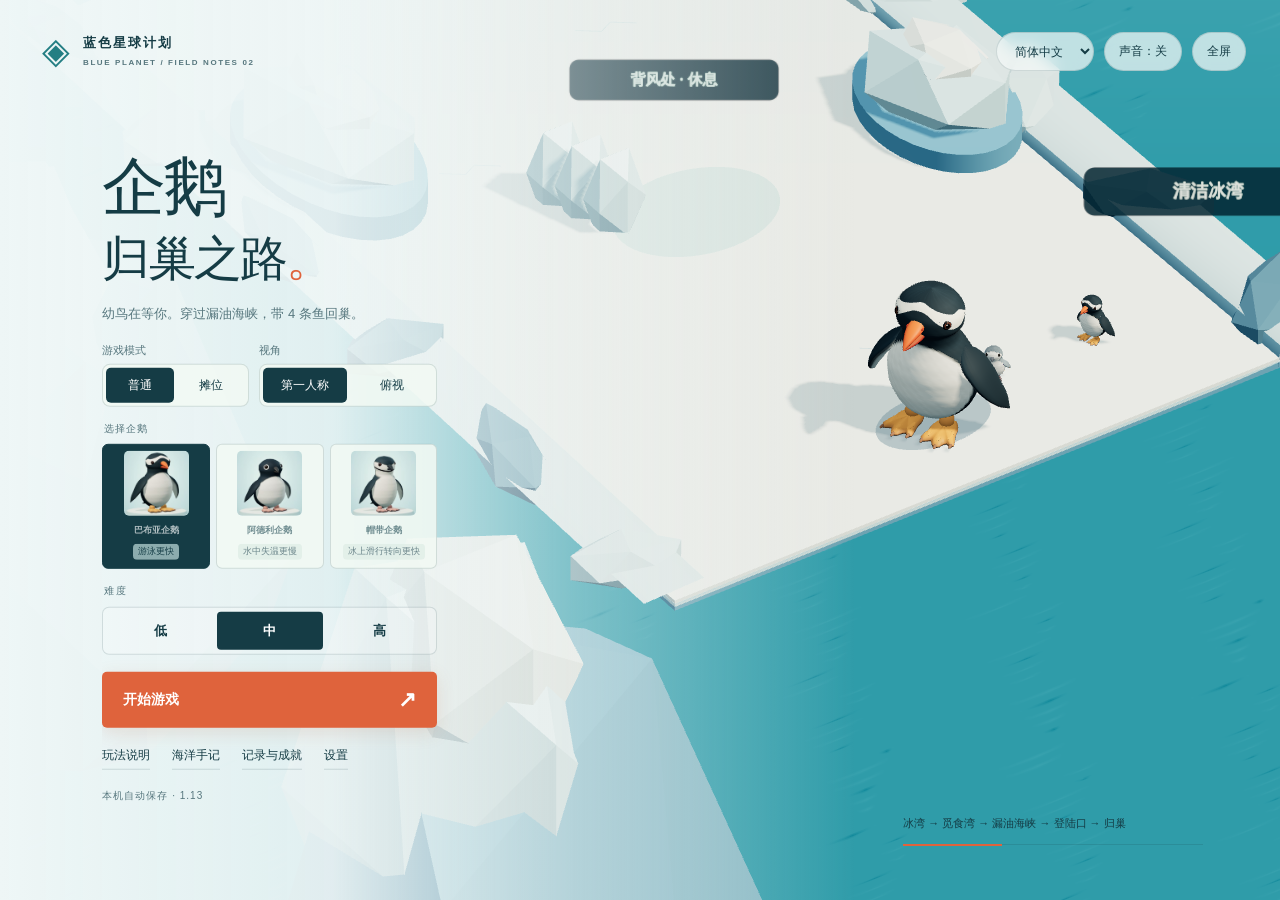
==== commit 93272c56: "Give each penguin a distinct ability" ====
--- a/index.html
+++ b/index.html
@@ -1,6 +1,6 @@
 <!doctype html>
 <html lang="zh-Hans">
-<head><meta charset="UTF-8"><meta name="viewport" content="width=device-width,initial-scale=1,viewport-fit=cover"><meta name="theme-color" content="#e7f2f3"><meta name="description" content="在石油泄漏后的南极海岸，带食物回家。五段旅程、三档难度、本机续玩。"><title>企鹅：归巢之路 · Homebound</title><link rel="icon" href="data:image/svg+xml,%3Csvg xmlns='http://www.w3.org/2000/svg' viewBox='0 0 64 64'%3E%3Ctext y='.9em' font-size='54'%3E🐧%3C/text%3E%3C/svg%3E"><link rel="stylesheet" href="./style.css"></head>
+<head><meta charset="UTF-8"><meta name="viewport" content="width=device-width,initial-scale=1,viewport-fit=cover"><meta name="theme-color" content="#e7f2f3"><meta name="description" content="在石油泄漏后的南极海岸，带食物回家。五段旅程、三档难度、本机续玩。"><title>企鹅：归巢之路 · Homebound</title><link rel="icon" href="data:image/svg+xml,%3Csvg xmlns='http://www.w3.org/2000/svg' viewBox='0 0 64 64'%3E%3Ctext y='.9em' font-size='54'%3E🐧%3C/text%3E%3C/svg%3E"><link rel="stylesheet" href="./style.css?v=1.13.0"></head>
 <body>
 <canvas id="world" aria-label="企鹅归巢之路三维游戏场景"></canvas><div class="vignette"></div>
 <header class="brand"><span class="brand-mark">◈</span><span>蓝色星球计划<small>BLUE PLANET / FIELD NOTES 02</small></span></header>
@@ -22,9 +22,9 @@
  <fieldset id="species-select" class="species-select">
   <legend>你的旅伴</legend>
   <div>
-   <button type="button" data-species="gentoo" aria-pressed="true" class="selected">巴布亚企鹅</button>
-   <button type="button" data-species="adelie" aria-pressed="false">阿德利企鹅</button>
-   <button type="button" data-species="chinstrap" aria-pressed="false">帽带企鹅</button>
+   <button type="button" data-species="gentoo" aria-pressed="true" class="selected"><span class="species-name">巴布亚企鹅</span><span class="species-trait">游泳更快</span></button>
+   <button type="button" data-species="adelie" aria-pressed="false"><span class="species-name">阿德利企鹅</span><span class="species-trait">水中失温更慢</span></button>
+   <button type="button" data-species="chinstrap" aria-pressed="false"><span class="species-name">帽带企鹅</span><span class="species-trait">冰上滑行转向更快</span></button>
   </div>
  </fieldset>
  <fieldset class="difficulty">
@@ -38,7 +38,7 @@
  <button id="continue" class="primary continue hidden">继续上次旅程 <span>↗</span></button><button id="start" class="primary">开启归巢之旅 <span>↗</span></button>
  <div class="intro-links"><button id="show-help">出发指南</button><button id="show-journal">海洋手记</button><button id="show-board">旅程记录</button><button id="show-settings">设置</button></div>
  <button id="booth-staff" class="booth-only booth-staff-link">工作人员</button>
- <p id="save-note" class="prototype">本机自动保存 · 1.12</p>
+ <p id="save-note" class="prototype">本机自动保存 · 1.13</p>
 </main>
 <div id="scene-caption" class="scene-caption"><p>冰湾 → 觅食湾 → 漏油海峡 → 登陆口 → 归巢</p><div class="caption-line"></div></div>
 <section id="hud" class="hud hidden" aria-label="游戏状态">
@@ -83,5 +83,5 @@
 <dialog id="booth-idle-dialog" class="booth-dialog"><div class="eyebrow">PAUSED / 暂停</div><h2>要继续玩吗？</h2><p>暂时没有操作，游戏已暂停。继续玩就点下方按钮。</p><p id="booth-idle-countdown" class="booth-idle-countdown" role="status"></p><button id="booth-idle-continue" class="primary">继续玩 ↗</button><button id="booth-idle-home" class="secondary">留给下一位</button></dialog>
 <dialog id="booth-staff-dialog" class="booth-staff-dialog"><button class="close" data-close aria-label="关闭">×</button><div class="eyebrow">BOOTH / 工作人员</div><h2>摊位设置</h2><p class="board-note">调整后从下一局开始生效。记录只保存在当前浏览器。</p><div class="booth-staff-grid"><section><label class="setting-row">挑战难度<select id="booth-difficulty"><option value="easy">低</option><option value="normal" selected>中</option><option value="hard">高</option></select></label><label class="setting-row">每局时间<select id="booth-duration"><option value="90">90 秒</option><option value="105" selected>105 秒</option><option value="120">120 秒</option></select></label><label class="setting-row">画面质量<select id="booth-quality"><option value="high">精细 · 更清晰的阴影</option><option value="medium" selected>均衡 · 推荐</option><option value="low">流畅 · 适合较慢设备</option></select></label><p class="science-note">每局重新练习，不接续上一位的进度。同难度、同时间的成绩放在一起比较。</p><button id="booth-reset-run" class="secondary booth-tool">结束当前游戏，回到首页</button><button id="booth-exit-normal" class="secondary booth-tool">切回普通模式</button></section><section><h3 class="small-heading">今天的记录</h3><p id="booth-today-summary" class="booth-today-summary"></p><div id="booth-today-board" class="booth-today-board"></div><div class="booth-staff-actions"><button id="booth-export" class="secondary booth-tool">导出今日记录</button><button id="booth-clear-request" class="secondary booth-tool">清空今日统计和排行</button></div><div id="booth-clear-confirm" class="booth-clear-confirm hidden"><p>清空今天的统计和排行？设置和玩家编号会保留。</p><button id="booth-clear-yes" class="booth-danger">确认清空</button><button id="booth-clear-no" class="booth-cancel">取消</button></div></section></div><button class="primary" data-close>完成 ↗</button></dialog>
 <div id="error" class="error hidden" role="alert"><h2>画面暂时无法启动</h2><p>请使用支持 WebGL 的新版 Edge 或 Chrome，开启硬件加速后重试。</p><button onclick="location.reload()">重新加载</button></div>
-<script type="module" src="./game.js"></script>
+<script type="module" src="./game.js?v=1.13.0"></script>
 </body></html>
--- a/style.css
+++ b/style.css
@@ -361,19 +361,24 @@
 .species-select { min-inline-size: 0 }
 .species-select > div { display: grid; grid-template-columns: repeat(3, minmax(0, 1fr)); gap: 6px }
 .species-select button {
+ display: flex;
+ flex-direction: column;
+ align-items: center;
+ gap: 4px;
  min-width: 0;
- padding: 6px 3px 8px;
+ min-height: 44px;
+ padding: 6px 4px 8px;
  color: #315860;
  background: #f3faf4da;
  font-weight: 600;
  line-height: 1.4;
+ text-align: center;
 }
 .species-select button::before {
  content: "";
  display: block;
  width: min(100%, 65px);
  aspect-ratio: 1;
- margin: 0 auto 5px;
  border-radius: 5px;
  background: #d6e9e7 center / cover no-repeat;
 }
@@ -385,11 +390,31 @@
  background: var(--ink);
  border-color: var(--ink);
 }
+.species-name { display: block }
+.species-trait {
+ display: block;
+ max-width: 100%;
+ margin-top: auto;
+ padding: 2px 5px;
+ border-radius: 4px;
+ background: #dcebe4;
+ color: #254953;
+ font-size: 11px;
+ font-weight: 500;
+ line-height: 1.3;
+ text-wrap: balance;
+}
+.species-select button[aria-pressed="true"] .species-trait {
+ background: #cce9e6;
+ color: #143b45;
+}
+.species-select button:focus-visible { outline: 2px solid #286774; outline-offset: 2px }
 body.booth .species-select { max-width: 355px }
 @media (max-width: 560px) {
  body.booth .species-select { max-width: none }
  .species-select button { padding: 5px 3px 7px }
  .species-select button::before { width: min(100%, 57px) }
+ .species-trait { padding-inline: 3px }
 }
 @media (max-height: 500px) and (orientation: landscape) {
  body.booth .intro .species-select { grid-column: 1; grid-row: 3; margin: 0; max-width: none }
